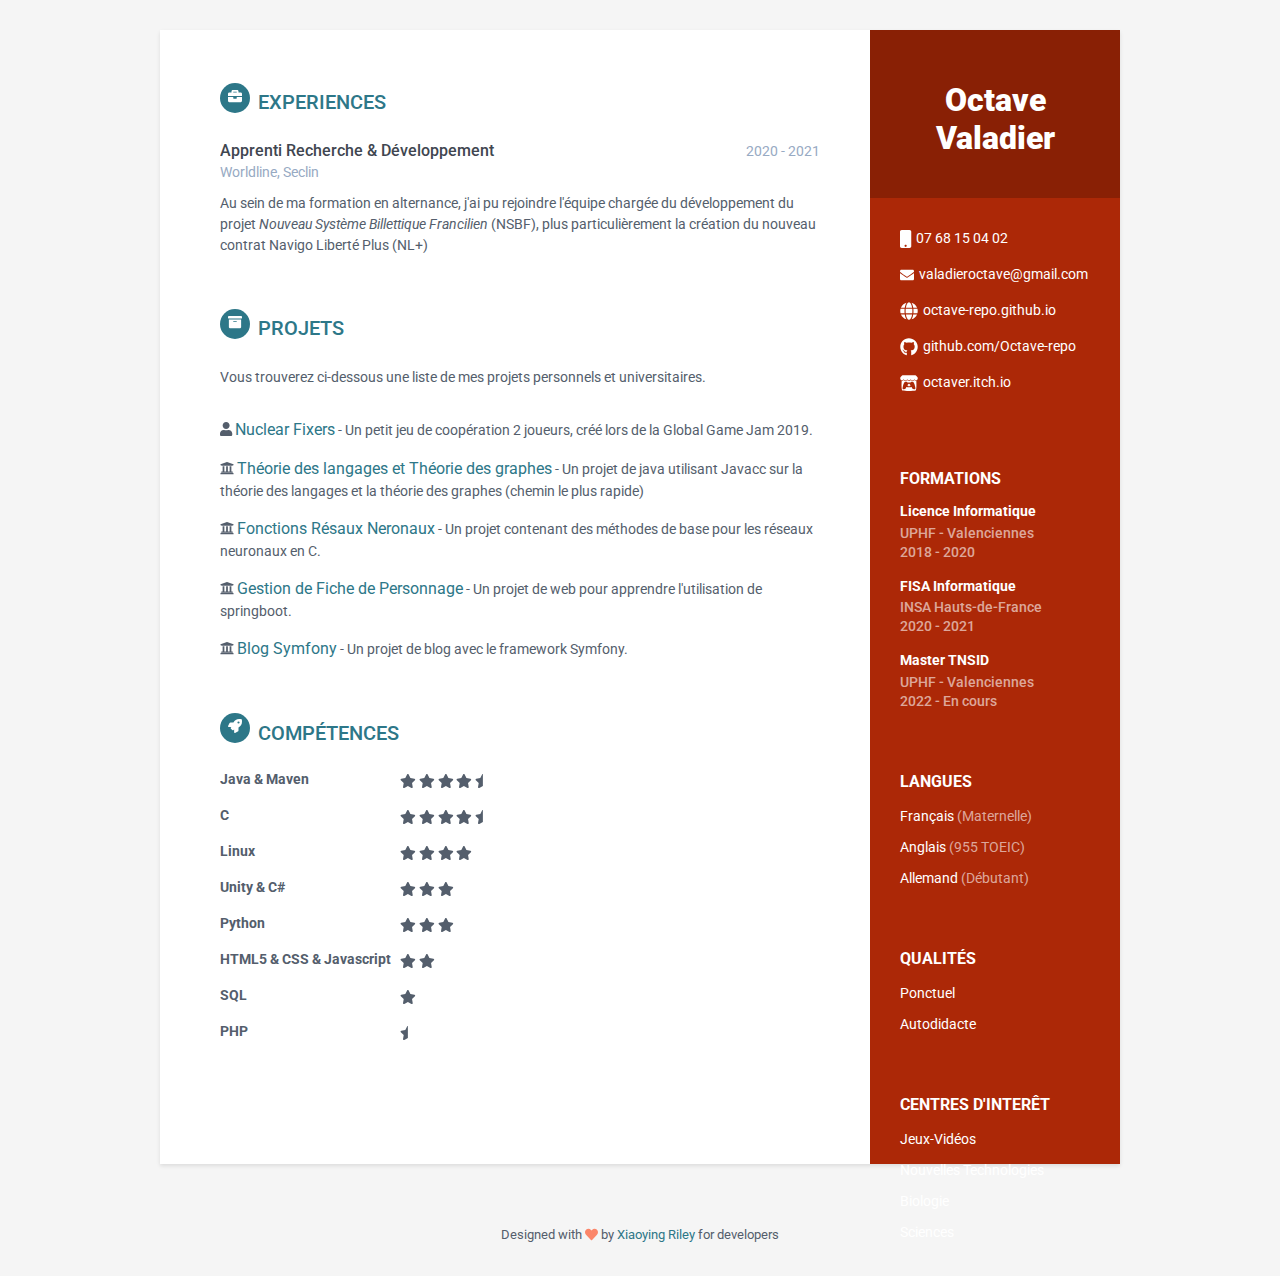
==== cv.html @ 5867a45a "Ajout Master TNSID" ====
<!DOCTYPE html>
<html lang="fr">
<head>
    <title>Mon CV</title>
    
    <!-- Meta -->
    <meta charset="utf-8">
    <meta http-equiv="X-UA-Compatible" content="IE=edge">
    <meta name="viewport" content="width=device-width, initial-scale=1.0">
    <meta name="description" content="Mon cv">
    <meta name="author" content="Octave Valadier">    
    <!-- Google Font -->
    <link href='https://fonts.googleapis.com/css?family=Roboto:400,500,400italic,300italic,300,500italic,700,700italic,900,900italic' rel='stylesheet' type='text/css'>
    <!-- FontAwesome JS-->
    <script defer src="assets/fontawesome/js/all.min.js"></script>
    <script type="text/javascript" src="assets/js/myscript.js"></script>
    <!-- Global CSS -->
    <link rel="stylesheet" href="assets/plugins/bootstrap/css/bootstrap.min.css">   
    <!-- Theme CSS -->  
    <link id="theme-style" rel="stylesheet" href="assets/css/orbit-1.css">
</head> 

<body>
    <div class="wrapper">
        <div class="sidebar-wrapper">
            <div class="profile-container">
                <img class="profile" src="assets/images/profile.png" alt="" />
                <h1 class="name">Octave Valadier</h1>
                <h3 class="tagline"></h3>
            </div><!--//profile-container-->
            
            <div class="contact-container container-block">
                <ul class="list-unstyled contact-list">
                    <li class="phone"><i class="fas fa-mobile"></i><a href="tel:+33768150402">07 68 15 04 02</a></li>
                    <li class="email"><i class="fas fa-envelope"></i><a href="mailto: valadieroctave@gmail.com">valadieroctave@gmail.com</a></li>
                    <li class="website"><i class="fas fa-globe"></i><a href="https://octave-repo.github.io" target="_blank">octave-repo.github.io</a></li>
                    <li class="github"><i class="fab fa-github"></i><a href="https://github.com/Octave-repo" target="_blank">github.com/Octave-repo</a></li>
                    <li class="itchio"><i class="fab fa-itch-io"></i><a href="https://octaver.itch.io" target="_blank">octaver.itch.io</a></li>
                </ul>
            </div><!--//contact-container-->
            <div class="education-container container-block">
                <h2 class="container-block-title">Formations</h2>
                <div class="item">
                    <h4 class="degree">Licence Informatique</h4>
                    <h5 class="meta">UPHF - Valenciennes</h5>
	                    <div class="time">2018 - 2020</div>
                </div><!--//item-->
                <div class="item">
                    <h4 class="degree">FISA Informatique</h4>
                    <h5 class="meta">INSA Hauts-de-France</h5>
                    <div class="time">2020 - 2021</div>
                </div><!--//item-->
                <div class="item">
                    <h4 class="degree">Master TNSID</h4>
                    <h5 class="meta">UPHF - Valenciennes</h5>
                    <div class="time">2022 - En cours</div>
                </div><!--//item-->
            </div><!--//education-container-->
            
            <div class="languages-container container-block">
                <h2 class="container-block-title">Langues</h2>
                <ul class="list-unstyled interests-list">
                    <li>Français <span class="lang-desc">(Maternelle)</span></li>
                    <li>Anglais <span class="lang-desc">(955 TOEIC)</span></li>
                    <li>Allemand <span class="lang-desc">(Débutant)</span></li>
                </ul>
            </div><!--//interests-->

            <div class="interests-container container-block">
                <h2 class="container-block-title">Qualités</h2>
                <ul class="list-unstyled interests-list">
                    <li>Ponctuel</li>
                    <li>Autodidacte</li>
                </ul>
            </div><!--//interests-->
            
            <div class="interests-container container-block">
                <h2 class="container-block-title">Centres d'interêt</h2>
                <ul class="list-unstyled interests-list">
                    <li>Jeux-Vidéos</li>
                    <li>Nouvelles Technologies</li>
                    <li>Biologie</li>
                    <li>Sciences</li>
                </ul>
            </div><!--//interests-->
            
        </div><!--//sidebar-wrapper-->
        
        <div class="main-wrapper">
            
            <section class="section experiences-section">
                <h2 class="section-title"><span class="icon-holder"><i class="fas fa-briefcase"></i></span>Experiences</h2>
                
                <div class="item">
                    <div class="meta">
                        <div class="upper-row">
                            <h3 class="job-title">Apprenti Recherche & Développement</h3>
                            <div class="time">2020 - 2021</div>
                        </div><!--//upper-row-->
                        <div class="company">Worldline, Seclin</div>
                    </div><!--//meta-->
                    <div class="details">
                        <p>Au sein de ma formation en alternance, j'ai pu rejoindre l'équipe chargée du développement du projet <i>Nouveau Système Billettique Francilien</i> (NSBF), 
                        plus particulièrement la création du nouveau contrat </i>Navigo Liberté Plus</i> (NL+)</p>
                    </div><!--//details-->
                </div><!--//item-->
            </section><!--//section-->
            
            <section class="section projects-section">
                <h2 class="section-title"><span class="icon-holder"><i class="fas fa-archive"></i></span>Projets</h2>
                <div class="intro">
                    <p>Vous trouverez ci-dessous une liste de mes projets personnels et universitaires.</p>
                </div><!--//intro-->
                <div class="item">
                    <i class="fas fa-user"></i>
                    <span class="project-title"><a href="https://globalgamejam.org/2020/games/nuclear-fixers-9" target="_blank">Nuclear Fixers</a></span> - <span class="project-tagline">Un petit jeu de coopération 2 joueurs, créé lors de la Global Game Jam 2019.</span>
                </div><!--//item-->
                <div class="item">
                    <i class="fas fa-university"></i>
                    <span class="project-title"><a href="https://github.com/Octave-repo/projetTransport" target="_blank">Théorie des langages et Théorie des graphes</a></span> - <span class="project-tagline">Un projet de java utilisant Javacc sur la théorie des langages et la théorie
                        des graphes (chemin le plus rapide)
                    </span>
                </div><!--//item-->
                <div class="item">
                    <i class="fas fa-university"></i>
                    <span class="project-title"><a href="https://github.com/Octave-repo/c-convolutional-network" target="_blank">Fonctions Résaux Neronaux</a></span> - <span class="project-tagline">Un projet contenant des méthodes de base pour les réseaux neuronaux en C.</span>
                </div><!--//item-->
                <div class="item">
                    <i class="fas fa-university"></i>
                    <span class="project-title"><a href="https://github.com/Octave-repo/webproject" target="_blank">Gestion de Fiche de Personnage</a></span> - <span class="project-tagline">Un projet de web pour apprendre l'utilisation de springboot.</span>
                </div><!--//item-->
                <div class="item">
                    <i class="fas fa-university"></i>
                    <span class="project-title"><a href="https://github.com/Octave-repo/symfony-blog" target="_blank">Blog Symfony</a></span> - <span class="project-tagline">Un projet de blog avec le framework Symfony.</span>
                </div><!--//item-->
            </section><!--//section-->
            
            <section class="skills-section section">
                <h2 class="section-title"><span class="icon-holder"><i class="fas fa-rocket"></i></span>Compétences</h2>
                <div class="skillset">        
                    <div class="item">
                        <h3 class="level-title">Java &amp; Maven</h3>
                        <script>getStars(4.5);</script>                               
                    </div><!--//item-->
                    <div class="item">
                        <h3 class="level-title">C</h3>
                        <script>getStars(4.5);</script>                               
                    </div><!--//item-->
                    <div class="item">
                        <h3 class="level-title">Linux</h3>
                        <script>getStars(4);</script>          
                    </div><!--//item-->
                    <div class="item">
                        <h3 class="level-title">Unity &amp; C#</h3>
                        <script>getStars(3);</script>          
                    </div><!--//item-->
                    <div class="item">
                        <h3 class="level-title">Python</h3>
                        <script>getStars(3);</script>          
                    </div><!--//item-->
                    <div class="item">
                        <h3 class="level-title">HTML5 &amp; CSS &amp Javascript</h3>
                        <script>getStars(2);</script>                                
                    </div><!--//item-->
                    <div class="item">
                        <h3 class="level-title">SQL</h3>
                        <script>getStars(1);</script>                                  
                    </div><!--//item-->     
                    <div class="item">
                        <h3 class="level-title">PHP</h3>
                        <script>getStars(0.5);</script>                        
                    </div><!--//item-->
                    
                </div>  
            </section><!--//skills-section-->
            
        </div><!--//main-body-->
    </div>
 
    <footer class="footer">
        <div class="text-center">
            <!--/* This template is free as long as you keep the footer attribution link. If you'd like to use the template without the attribution link, you can buy the commercial license via our website: themes.3rdwavemedia.com Thank you for your support. :) */-->
            <small class="copyright">Designed with <i class="fas fa-heart"></i> by <a href="http://themes.3rdwavemedia.com" target="_blank">Xiaoying Riley</a> for developers</small>
        </div><!--//container-->
    </footer><!--//footer-->
        
</body>
</html>
---- assets/css/orbit-1.css ----
/*! 
 * Template Name: Orbit - Bootstrap 4 Resume/CV Template for Developers
 * Version: 2.2
 * Author: Xiaoying Riley
 * Copyright: 3rd Wave Media
 * Twitter: @3rdwave_themes
 * Website: http://themes.3rdwavemedia.com/
*/
body {
  font-family: 'Roboto', sans-serif;
  color: #545E6C;
  background: #f5f5f5;
  font-size: 14px;
  -webkit-font-smoothing: antialiased;
  -moz-osx-font-smoothing: grayscale;
}

h1, h2, h3, h4, h5, h6 {
  font-weight: 700;
}

a {
  color: #2d7788;
}

a:hover {
  text-decoration: underline;
  color: #1a454f;
  -webkit-transition: all 0.4s ease-in-out;
  -moz-transition: all 0.4s ease-in-out;
  -ms-transition: all 0.4s ease-in-out;
  -o-transition: all 0.4s ease-in-out;
}

a:focus {
  text-decoration: none;
}

p {
  line-height: 1.5;
}

.wrapper {
  background: rgb(172, 40, 7);
  max-width: 960px;
  margin: 0 auto;
  margin-top: 30px;
  position: relative;
  -webkit-box-shadow: 0px 2px 4px rgba(0, 0, 0, 0.1);
  -moz-box-shadow: 0px 2px 4px rgba(0, 0, 0, 0.1);
  box-shadow: 0px 2px 4px rgba(0, 0, 0, 0.1);
}

.sidebar-wrapper {
  background: rgb(172, 40, 7);
  position: absolute;
  right: 0;
  width: 250px;
  height: 100%;
  min-height: 800px;
  color: #fff;
}

.sidebar-wrapper a {
  color: #fff;
}

.sidebar-wrapper .profile-container {
  padding: 30px;
  background: rgba(0, 0, 0, 0.2);
  text-align: center;
  color: #fff;
}

.sidebar-wrapper .name {
  font-size: 32px;
  font-weight: 900;
  margin-top: 0;
  margin-bottom: 10px;
}

.sidebar-wrapper .tagline {
  color: rgba(255, 255, 255, 0.6);
  font-size: 16px;
  font-weight: 400;
  margin-top: 0;
  margin-bottom: 0;
}

.sidebar-wrapper .profile {
  margin-bottom: 15px;
}

.sidebar-wrapper .contact-list .svg-inline--fa {
  margin-right: 5px;
  font-size: 18px;
  vertical-align: middle;
}

.sidebar-wrapper .contact-list li {
  margin-bottom: 15px;
}

.sidebar-wrapper .contact-list li:last-child {
  margin-bottom: 0;
}

.sidebar-wrapper .contact-list .email .svg-inline--fa {
  font-size: 14px;
}

.sidebar-wrapper .container-block {
  padding: 30px;
}

.sidebar-wrapper .container-block-title {
  text-transform: uppercase;
  font-size: 16px;
  font-weight: 700;
  margin-top: 0;
  margin-bottom: 15px;
}

.sidebar-wrapper .degree {
  font-size: 14px;
  margin-top: 0;
  margin-bottom: 5px;
}

.sidebar-wrapper .education-container .item {
  margin-bottom: 15px;
}

.sidebar-wrapper .education-container .item:last-child {
  margin-bottom: 0;
}

.sidebar-wrapper .education-container .meta {
  color: rgba(255, 255, 255, 0.6);
  font-weight: 500;
  margin-bottom: 0px;
  margin-top: 0;
  font-size: 14px;
}

.sidebar-wrapper .education-container .time {
  color: rgba(255, 255, 255, 0.6);
  font-weight: 500;
  margin-bottom: 0px;
}

.sidebar-wrapper .languages-container .lang-desc {
  color: rgba(255, 255, 255, 0.6);
}

.sidebar-wrapper .languages-list {
  margin-bottom: 0;
}

.sidebar-wrapper .languages-list li {
  margin-bottom: 10px;
}

.sidebar-wrapper .languages-list li:last-child {
  margin-bottom: 0;
}

.sidebar-wrapper .interests-list {
  margin-bottom: 0;
}

.sidebar-wrapper .interests-list li {
  margin-bottom: 10px;
}

.sidebar-wrapper .interests-list li:last-child {
  margin-bottom: 0;
}

.main-wrapper {
  background: #fff;
  padding: 60px;
  padding-right: 300px;
}

.main-wrapper .section-title {
  text-transform: uppercase;
  font-size: 20px;
  font-weight: 500;
  color: #2d7788;
  position: relative;
  margin-top: 0;
  margin-bottom: 20px;
}

.main-wrapper .section-title .icon-holder {
  width: 30px;
  height: 30px;
  margin-right: 8px;
  display: inline-block;
  color: #fff;
  -webkit-border-radius: 50%;
  -moz-border-radius: 50%;
  -ms-border-radius: 50%;
  -o-border-radius: 50%;
  border-radius: 50%;
  -moz-background-clip: padding;
  -webkit-background-clip: padding-box;
  background-clip: padding-box;
  background: #2d7788;
  text-align: center;
  font-size: 16px;
  position: relative;
  top: -8px;
}

.main-wrapper .section-title .icon-holder .svg-inline--fa {
  font-size: 14px;
  margin-top: 6px;
}

.main-wrapper .section {
  margin-bottom: 60px;
}

.main-wrapper .experiences-section .item {
  margin-bottom: 30px;
}

.main-wrapper .upper-row {
  position: relative;
  overflow: hidden;
  margin-bottom: 2px;
}

.main-wrapper .job-title {
  color: #3F4650;
  font-size: 16px;
  margin-top: 0;
  margin-bottom: 0;
  font-weight: 500;
}

.main-wrapper .time {
  position: absolute;
  right: 0;
  top: 0;
  color: #97AAC3;
}

.main-wrapper .company {
  margin-bottom: 10px;
  color: #97AAC3;
}

.main-wrapper .project-title {
  font-size: 16px;
  font-weight: 400;
  margin-top: 0;
  margin-bottom: 5px;
}

.main-wrapper .projects-section .intro {
  margin-bottom: 30px;
}

.main-wrapper .projects-section .item {
  margin-bottom: 15px;
}

.skillset .item {
  margin-bottom: 15px;
  overflow: hidden;
}

.skillset .level-title {
  font-size: 14px;
  margin-top: 0;
  margin-bottom: 12px;
}

.skillset .level-bar {
  height: 12px;
  background: #f5f5f5;
  -webkit-border-radius: 2px;
  -moz-border-radius: 2px;
  -ms-border-radius: 2px;
  -o-border-radius: 2px;
  border-radius: 2px;
  -moz-background-clip: padding;
  -webkit-background-clip: padding-box;
  background-clip: padding-box;
}

.skillset .theme-progress-bar {
  background: #68bacd;
}

.footer {
  padding: 30px;
  padding-top: 60px;
}

.footer .copyright {
  line-height: 1.6;
  color: #545E6C;
  font-size: 13px;
}

.footer .fa-heart {
  color: #fb866a;
}

@media (max-width: 767.98px) {
  .sidebar-wrapper {
    position: static;
    width: inherit;
  }
  .main-wrapper {
    padding: 30px;
  }
  .main-wrapper .time {
    position: static;
    display: block;
    margin-top: 5px;
  }
  .main-wrapper .upper-row {
    margin-bottom: 0;
  }
}

@media (min-width: 992px) {
  .skillset .level-title {
    display: inline-block;
    float: left;
    width: 30%;
    margin-bottom: 0;
  }
}
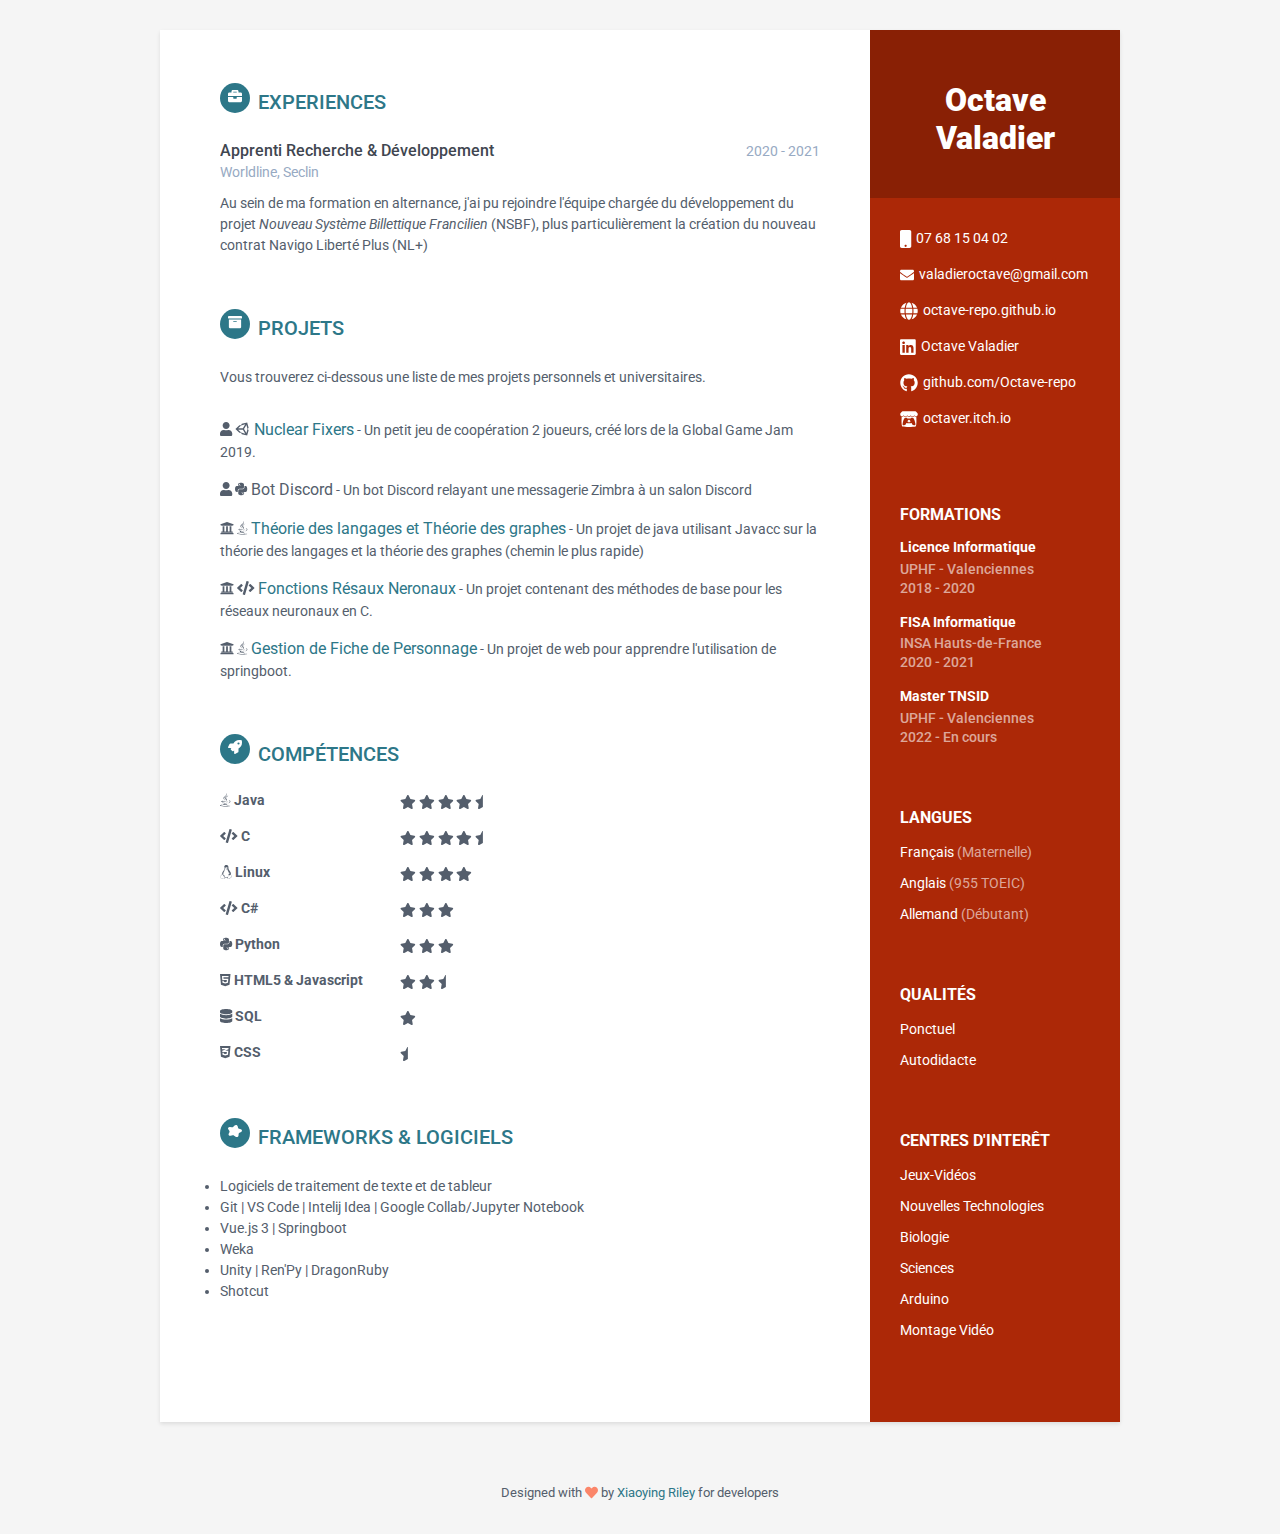
==== commit a7162b6e: "update" ====
--- a/cv.html
+++ b/cv.html
@@ -34,6 +34,7 @@
                     <li class="phone"><i class="fas fa-mobile"></i><a href="tel:+33768150402">07 68 15 04 02</a></li>
                     <li class="email"><i class="fas fa-envelope"></i><a href="mailto: valadieroctave@gmail.com">valadieroctave@gmail.com</a></li>
                     <li class="website"><i class="fas fa-globe"></i><a href="https://octave-repo.github.io" target="_blank">octave-repo.github.io</a></li>
+                    <li class="itchio"><i class="fab fa-linkedin"></i><a href="https://www.linkedin.com/in/octave-valadier-90974a193/" target="_blank">Octave Valadier</a></li>
                     <li class="github"><i class="fab fa-github"></i><a href="https://github.com/Octave-repo" target="_blank">github.com/Octave-repo</a></li>
                     <li class="itchio"><i class="fab fa-itch-io"></i><a href="https://octaver.itch.io" target="_blank">octaver.itch.io</a></li>
                 </ul>
@@ -81,6 +82,8 @@
                     <li>Nouvelles Technologies</li>
                     <li>Biologie</li>
                     <li>Sciences</li>
+                    <li>Arduino</li>
+                    <li>Montage Vidéo</li>
                 </ul>
             </div><!--//interests-->
             
@@ -113,25 +116,30 @@
                 </div><!--//intro-->
                 <div class="item">
                     <i class="fas fa-user"></i>
+                    <i class="fab fa-unity"></i>
                     <span class="project-title"><a href="https://globalgamejam.org/2020/games/nuclear-fixers-9" target="_blank">Nuclear Fixers</a></span> - <span class="project-tagline">Un petit jeu de coopération 2 joueurs, créé lors de la Global Game Jam 2019.</span>
                 </div><!--//item-->
                 <div class="item">
+                    <i class="fas fa-user"></i>
+                    <i class="fab fa-python"></i>
+                    <span class="project-title"><a>Bot Discord</a></span> - <span class="project-tagline">Un bot Discord relayant une messagerie Zimbra à un salon Discord</span>
+                </div><!--//item-->
+                <div class="item">
                     <i class="fas fa-university"></i>
+                    <i class="fab fa-java"></i>
                     <span class="project-title"><a href="https://github.com/Octave-repo/projetTransport" target="_blank">Théorie des langages et Théorie des graphes</a></span> - <span class="project-tagline">Un projet de java utilisant Javacc sur la théorie des langages et la théorie
                         des graphes (chemin le plus rapide)
                     </span>
                 </div><!--//item-->
                 <div class="item">
                     <i class="fas fa-university"></i>
+                    <i class="fas fa-code"></i>
                     <span class="project-title"><a href="https://github.com/Octave-repo/c-convolutional-network" target="_blank">Fonctions Résaux Neronaux</a></span> - <span class="project-tagline">Un projet contenant des méthodes de base pour les réseaux neuronaux en C.</span>
                 </div><!--//item-->
                 <div class="item">
                     <i class="fas fa-university"></i>
+                    <i class="fab fa-java"></i>
                     <span class="project-title"><a href="https://github.com/Octave-repo/webproject" target="_blank">Gestion de Fiche de Personnage</a></span> - <span class="project-tagline">Un projet de web pour apprendre l'utilisation de springboot.</span>
-                </div><!--//item-->
-                <div class="item">
-                    <i class="fas fa-university"></i>
-                    <span class="project-title"><a href="https://github.com/Octave-repo/symfony-blog" target="_blank">Blog Symfony</a></span> - <span class="project-tagline">Un projet de blog avec le framework Symfony.</span>
                 </div><!--//item-->
             </section><!--//section-->
             
@@ -139,40 +147,48 @@
                 <h2 class="section-title"><span class="icon-holder"><i class="fas fa-rocket"></i></span>Compétences</h2>
                 <div class="skillset">        
                     <div class="item">
-                        <h3 class="level-title">Java &amp; Maven</h3>
+                        <h3 class="level-title"><i class="fab fa-java"></i> Java</h3>
                         <script>getStars(4.5);</script>                               
                     </div><!--//item-->
                     <div class="item">
-                        <h3 class="level-title">C</h3>
+                        <h3 class="level-title"><i class="fas fa-code"></i> C</h3>
                         <script>getStars(4.5);</script>                               
                     </div><!--//item-->
                     <div class="item">
-                        <h3 class="level-title">Linux</h3>
+                        <h3 class="level-title"><i class="fab fa-linux"></i> Linux</h3>
                         <script>getStars(4);</script>          
                     </div><!--//item-->
                     <div class="item">
-                        <h3 class="level-title">Unity &amp; C#</h3>
+                        <h3 class="level-title"><i class="fas fa-code"></i> C#</h3>
                         <script>getStars(3);</script>          
                     </div><!--//item-->
                     <div class="item">
-                        <h3 class="level-title">Python</h3>
+                        <h3 class="level-title"><i class="fab fa-python"></i> Python</h3>
                         <script>getStars(3);</script>          
                     </div><!--//item-->
                     <div class="item">
-                        <h3 class="level-title">HTML5 &amp; CSS &amp Javascript</h3>
-                        <script>getStars(2);</script>                                
-                    </div><!--//item-->
-                    <div class="item">
-                        <h3 class="level-title">SQL</h3>
+                        <h3 class="level-title"><i class="fab fa-html5"></i> HTML5 &amp; Javascript</h3>
+                        <script>getStars(2.5);</script>                                
+                    </div><!--//item-->
+                    <div class="item">
+                        <h3 class="level-title"><i class="fas fa-database"></i> SQL</h3>
                         <script>getStars(1);</script>                                  
-                    </div><!--//item-->     
-                    <div class="item">
-                        <h3 class="level-title">PHP</h3>
-                        <script>getStars(0.5);</script>                        
-                    </div><!--//item-->
-                    
+                    </div><!--//item-->
+                    <div class="item">
+                        <h3 class="level-title"><i class="fab fa-css3-alt"></i> CSS</h3>
+                        <script>getStars(0.5);</script>                                
+                    </div><!--//item-->
                 </div>  
             </section><!--//skills-section-->
+            <section class="skills-section section">
+                <h2 class="section-title"><span class="icon-holder"><i class="fas fa-splotch"></i></span>Frameworks &amp; Logiciels</h2>
+                <li>Logiciels de traitement de texte et de tableur</li>
+                <li>Git | VS Code | Intelij Idea | Google Collab/Jupyter Notebook</li>
+                <li>Vue.js 3 | Springboot</li>
+                <li>Weka</li>
+                <li>Unity | Ren'Py | DragonRuby</li>
+                <li>Shotcut</li>
+            </section>
             
         </div><!--//main-body-->
     </div>
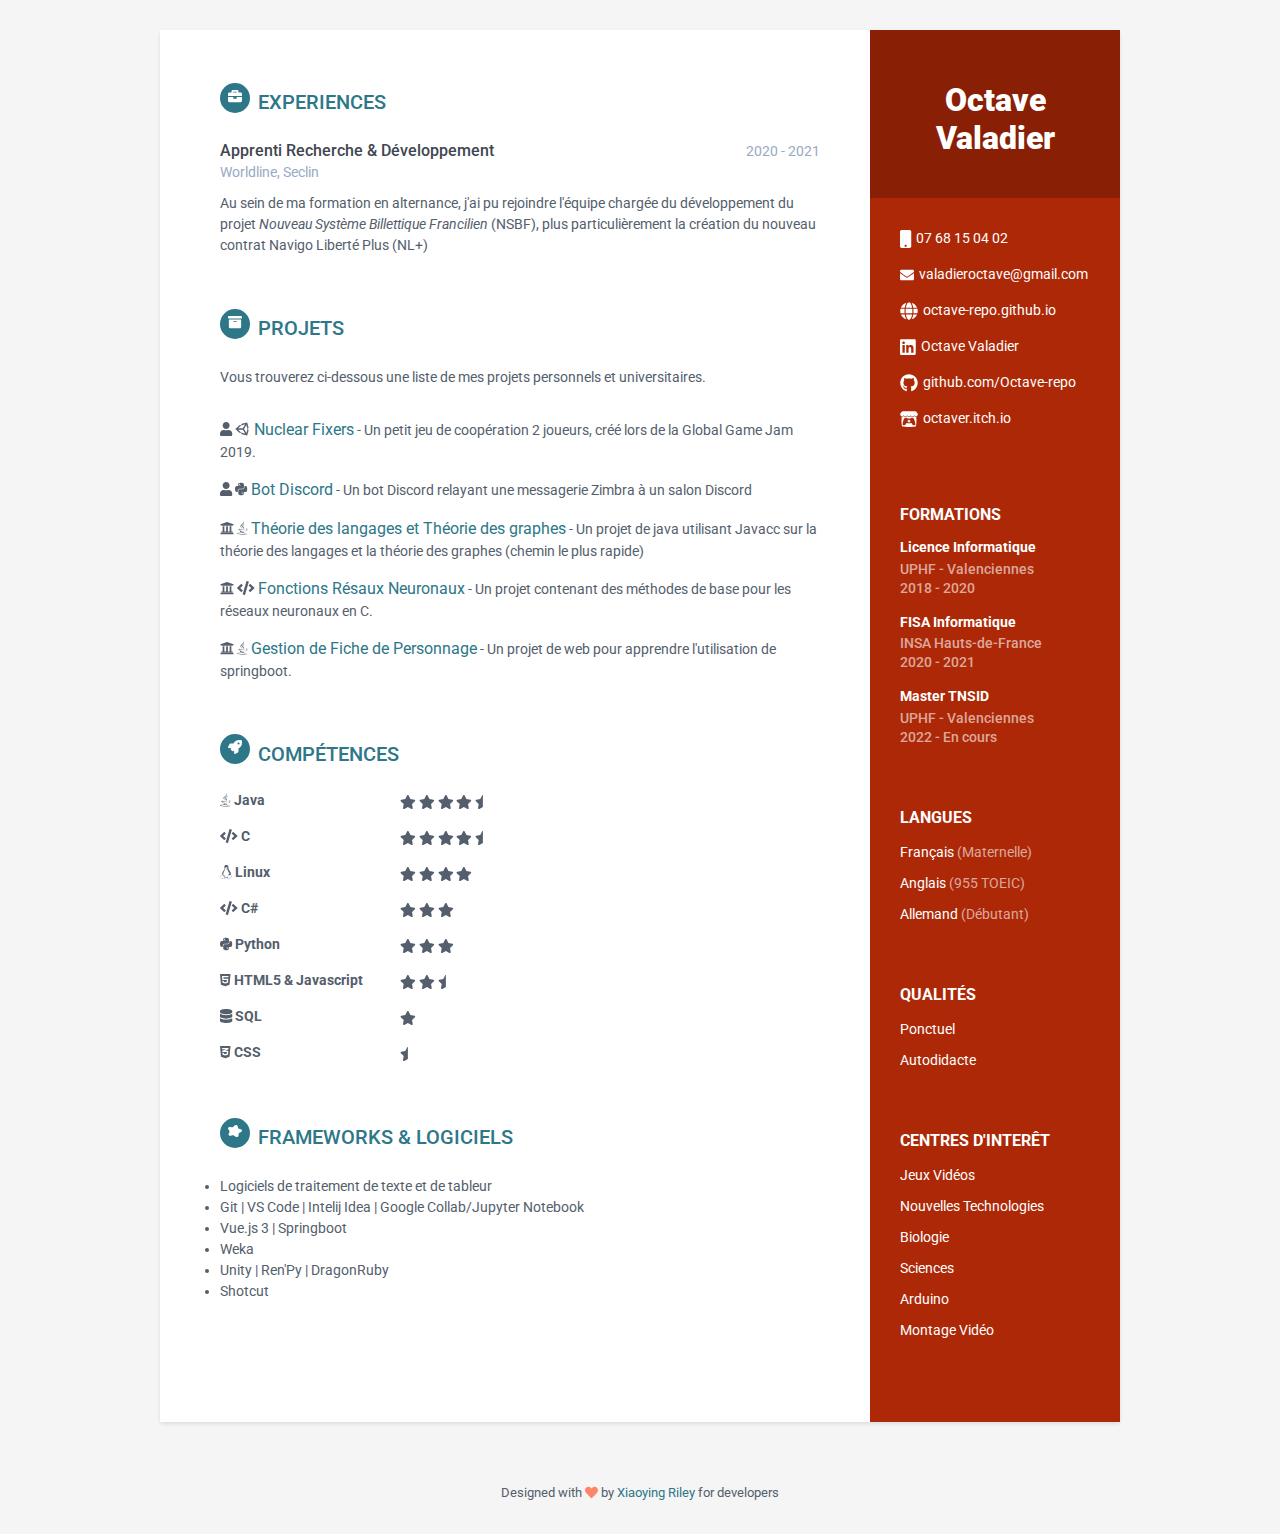
==== commit 236156a4: "Correction" ====
--- a/cv.html
+++ b/cv.html
@@ -78,7 +78,7 @@
             <div class="interests-container container-block">
                 <h2 class="container-block-title">Centres d'interêt</h2>
                 <ul class="list-unstyled interests-list">
-                    <li>Jeux-Vidéos</li>
+                    <li>Jeux Vidéos</li>
                     <li>Nouvelles Technologies</li>
                     <li>Biologie</li>
                     <li>Sciences</li>
@@ -122,7 +122,7 @@
                 <div class="item">
                     <i class="fas fa-user"></i>
                     <i class="fab fa-python"></i>
-                    <span class="project-title"><a>Bot Discord</a></span> - <span class="project-tagline">Un bot Discord relayant une messagerie Zimbra à un salon Discord</span>
+                    <span class="project-title"><a href="">Bot Discord</a></span> - <span class="project-tagline">Un bot Discord relayant une messagerie Zimbra à un salon Discord</span>
                 </div><!--//item-->
                 <div class="item">
                     <i class="fas fa-university"></i>
@@ -134,7 +134,7 @@
                 <div class="item">
                     <i class="fas fa-university"></i>
                     <i class="fas fa-code"></i>
-                    <span class="project-title"><a href="https://github.com/Octave-repo/c-convolutional-network" target="_blank">Fonctions Résaux Neronaux</a></span> - <span class="project-tagline">Un projet contenant des méthodes de base pour les réseaux neuronaux en C.</span>
+                    <span class="project-title"><a href="https://github.com/Octave-repo/c-convolutional-network" target="_blank">Fonctions Résaux Neuronaux</a></span> - <span class="project-tagline">Un projet contenant des méthodes de base pour les réseaux neuronaux en C.</span>
                 </div><!--//item-->
                 <div class="item">
                     <i class="fas fa-university"></i>
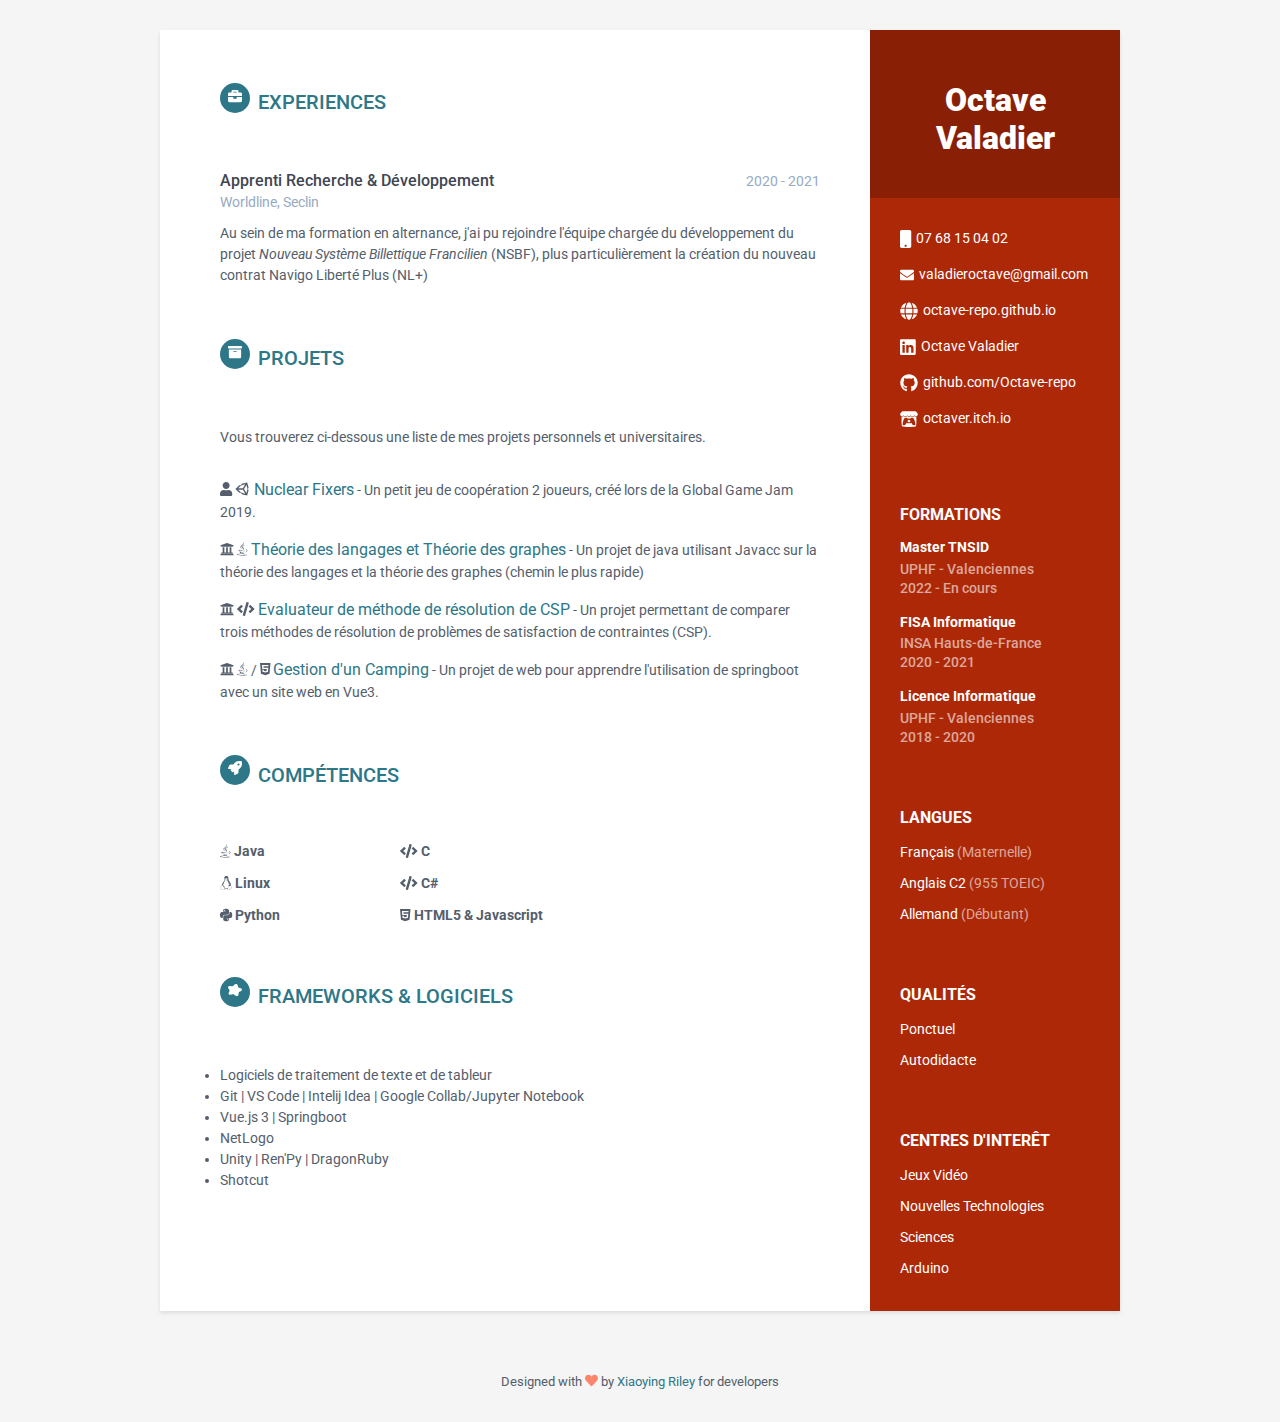
==== commit 1a00270a: "Update" ====
--- a/cv.html
+++ b/cv.html
@@ -42,9 +42,9 @@
             <div class="education-container container-block">
                 <h2 class="container-block-title">Formations</h2>
                 <div class="item">
-                    <h4 class="degree">Licence Informatique</h4>
+                    <h4 class="degree">Master TNSID</h4>
                     <h5 class="meta">UPHF - Valenciennes</h5>
-	                    <div class="time">2018 - 2020</div>
+                    <div class="time">2022 - En cours</div>
                 </div><!--//item-->
                 <div class="item">
                     <h4 class="degree">FISA Informatique</h4>
@@ -52,21 +52,19 @@
                     <div class="time">2020 - 2021</div>
                 </div><!--//item-->
                 <div class="item">
-                    <h4 class="degree">Master TNSID</h4>
+                    <h4 class="degree">Licence Informatique</h4>
                     <h5 class="meta">UPHF - Valenciennes</h5>
-                    <div class="time">2022 - En cours</div>
+	                <div class="time">2018 - 2020</div>
                 </div><!--//item-->
             </div><!--//education-container-->
-            
             <div class="languages-container container-block">
                 <h2 class="container-block-title">Langues</h2>
                 <ul class="list-unstyled interests-list">
                     <li>Français <span class="lang-desc">(Maternelle)</span></li>
-                    <li>Anglais <span class="lang-desc">(955 TOEIC)</span></li>
+                    <li>Anglais C2 <span class="lang-desc">(955 TOEIC)</span></li>
                     <li>Allemand <span class="lang-desc">(Débutant)</span></li>
                 </ul>
             </div><!--//interests-->
-
             <div class="interests-container container-block">
                 <h2 class="container-block-title">Qualités</h2>
                 <ul class="list-unstyled interests-list">
@@ -74,16 +72,13 @@
                     <li>Autodidacte</li>
                 </ul>
             </div><!--//interests-->
-            
             <div class="interests-container container-block">
                 <h2 class="container-block-title">Centres d'interêt</h2>
                 <ul class="list-unstyled interests-list">
-                    <li>Jeux Vidéos</li>
+                    <li>Jeux Vidéo</li>
                     <li>Nouvelles Technologies</li>
-                    <li>Biologie</li>
                     <li>Sciences</li>
                     <li>Arduino</li>
-                    <li>Montage Vidéo</li>
                 </ul>
             </div><!--//interests-->
             
@@ -120,11 +115,6 @@
                     <span class="project-title"><a href="https://globalgamejam.org/2020/games/nuclear-fixers-9" target="_blank">Nuclear Fixers</a></span> - <span class="project-tagline">Un petit jeu de coopération 2 joueurs, créé lors de la Global Game Jam 2019.</span>
                 </div><!--//item-->
                 <div class="item">
-                    <i class="fas fa-user"></i>
-                    <i class="fab fa-python"></i>
-                    <span class="project-title"><a href="">Bot Discord</a></span> - <span class="project-tagline">Un bot Discord relayant une messagerie Zimbra à un salon Discord</span>
-                </div><!--//item-->
-                <div class="item">
                     <i class="fas fa-university"></i>
                     <i class="fab fa-java"></i>
                     <span class="project-title"><a href="https://github.com/Octave-repo/projetTransport" target="_blank">Théorie des langages et Théorie des graphes</a></span> - <span class="project-tagline">Un projet de java utilisant Javacc sur la théorie des langages et la théorie
@@ -134,12 +124,12 @@
                 <div class="item">
                     <i class="fas fa-university"></i>
                     <i class="fas fa-code"></i>
-                    <span class="project-title"><a href="https://github.com/Octave-repo/c-convolutional-network" target="_blank">Fonctions Résaux Neuronaux</a></span> - <span class="project-tagline">Un projet contenant des méthodes de base pour les réseaux neuronaux en C.</span>
+                    <span class="project-title"><a href="https://github.com/Octave-repo/c-convolutional-network" target="_blank">Evaluateur de méthode de résolution de CSP</a></span> - <span class="project-tagline">Un projet permettant de comparer trois méthodes de résolution de problèmes de satisfaction de contraintes (CSP).</span>
                 </div><!--//item-->
                 <div class="item">
                     <i class="fas fa-university"></i>
-                    <i class="fab fa-java"></i>
-                    <span class="project-title"><a href="https://github.com/Octave-repo/webproject" target="_blank">Gestion de Fiche de Personnage</a></span> - <span class="project-tagline">Un projet de web pour apprendre l'utilisation de springboot.</span>
+                    <i class="fab fa-java"></i> / <i class="fab fa-html5"></i> 
+                    <span class="project-title"><a href="https://github.com/Octave-repo/camping-de-la-pinede" target="_blank">Gestion d'un Camping</a></span> - <span class="project-tagline">Un projet de web pour apprendre l'utilisation de springboot avec un site web en Vue3.</span>
                 </div><!--//item-->
             </section><!--//section-->
             
@@ -148,36 +138,16 @@
                 <div class="skillset">        
                     <div class="item">
                         <h3 class="level-title"><i class="fab fa-java"></i> Java</h3>
-                        <script>getStars(4.5);</script>                               
-                    </div><!--//item-->
-                    <div class="item">
                         <h3 class="level-title"><i class="fas fa-code"></i> C</h3>
-                        <script>getStars(4.5);</script>                               
-                    </div><!--//item-->
+                    </div>
                     <div class="item">
                         <h3 class="level-title"><i class="fab fa-linux"></i> Linux</h3>
-                        <script>getStars(4);</script>          
-                    </div><!--//item-->
-                    <div class="item">
                         <h3 class="level-title"><i class="fas fa-code"></i> C#</h3>
-                        <script>getStars(3);</script>          
-                    </div><!--//item-->
+                    </div>
                     <div class="item">
                         <h3 class="level-title"><i class="fab fa-python"></i> Python</h3>
-                        <script>getStars(3);</script>          
-                    </div><!--//item-->
-                    <div class="item">
                         <h3 class="level-title"><i class="fab fa-html5"></i> HTML5 &amp; Javascript</h3>
-                        <script>getStars(2.5);</script>                                
-                    </div><!--//item-->
-                    <div class="item">
-                        <h3 class="level-title"><i class="fas fa-database"></i> SQL</h3>
-                        <script>getStars(1);</script>                                  
-                    </div><!--//item-->
-                    <div class="item">
-                        <h3 class="level-title"><i class="fab fa-css3-alt"></i> CSS</h3>
-                        <script>getStars(0.5);</script>                                
-                    </div><!--//item-->
+                    </div>
                 </div>  
             </section><!--//skills-section-->
             <section class="skills-section section">
@@ -185,7 +155,7 @@
                 <li>Logiciels de traitement de texte et de tableur</li>
                 <li>Git | VS Code | Intelij Idea | Google Collab/Jupyter Notebook</li>
                 <li>Vue.js 3 | Springboot</li>
-                <li>Weka</li>
+                <li>NetLogo</li>
                 <li>Unity | Ren'Py | DragonRuby</li>
                 <li>Shotcut</li>
             </section>
--- a/assets/css/orbit-1.css
+++ b/assets/css/orbit-1.css
@@ -190,7 +190,7 @@
   color: #2d7788;
   position: relative;
   margin-top: 0;
-  margin-bottom: 20px;
+  margin-bottom: 50px;
 }
 
 .main-wrapper .section-title .icon-holder {
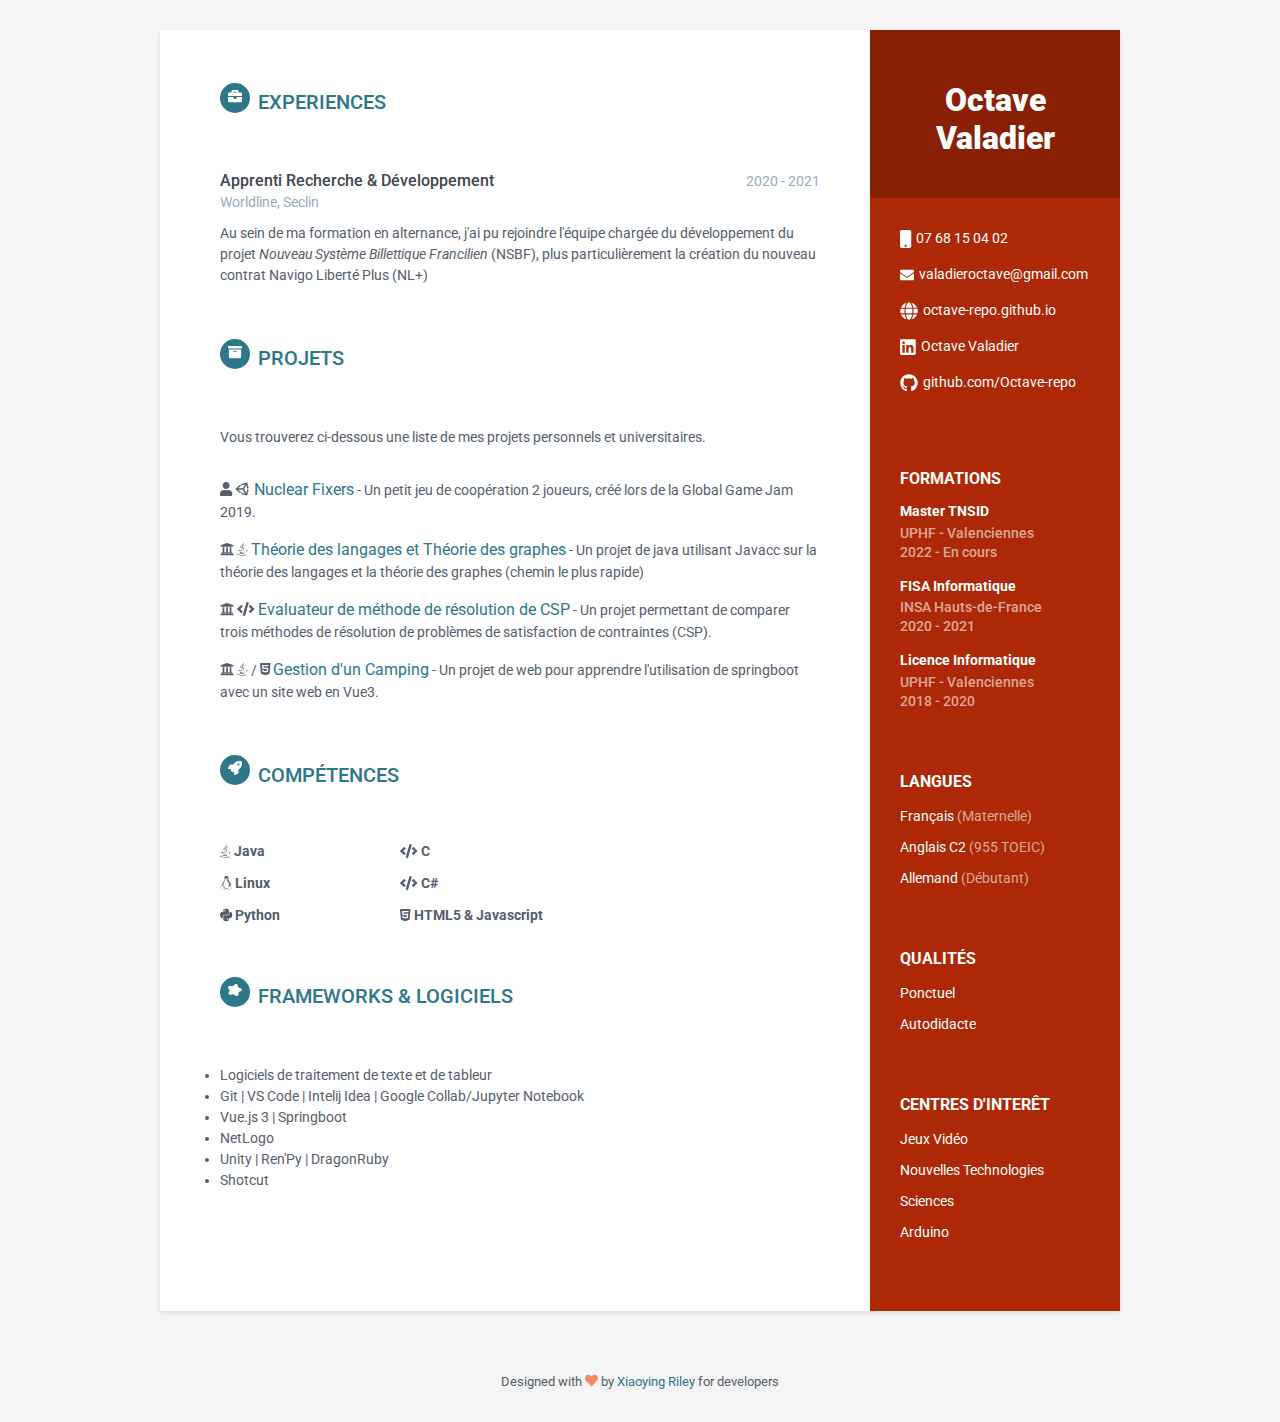
==== commit 50b1f1b8: "Removed itch link" ====
--- a/cv.html
+++ b/cv.html
@@ -36,7 +36,6 @@
                     <li class="website"><i class="fas fa-globe"></i><a href="https://octave-repo.github.io" target="_blank">octave-repo.github.io</a></li>
                     <li class="itchio"><i class="fab fa-linkedin"></i><a href="https://www.linkedin.com/in/octave-valadier-90974a193/" target="_blank">Octave Valadier</a></li>
                     <li class="github"><i class="fab fa-github"></i><a href="https://github.com/Octave-repo" target="_blank">github.com/Octave-repo</a></li>
-                    <li class="itchio"><i class="fab fa-itch-io"></i><a href="https://octaver.itch.io" target="_blank">octaver.itch.io</a></li>
                 </ul>
             </div><!--//contact-container-->
             <div class="education-container container-block">
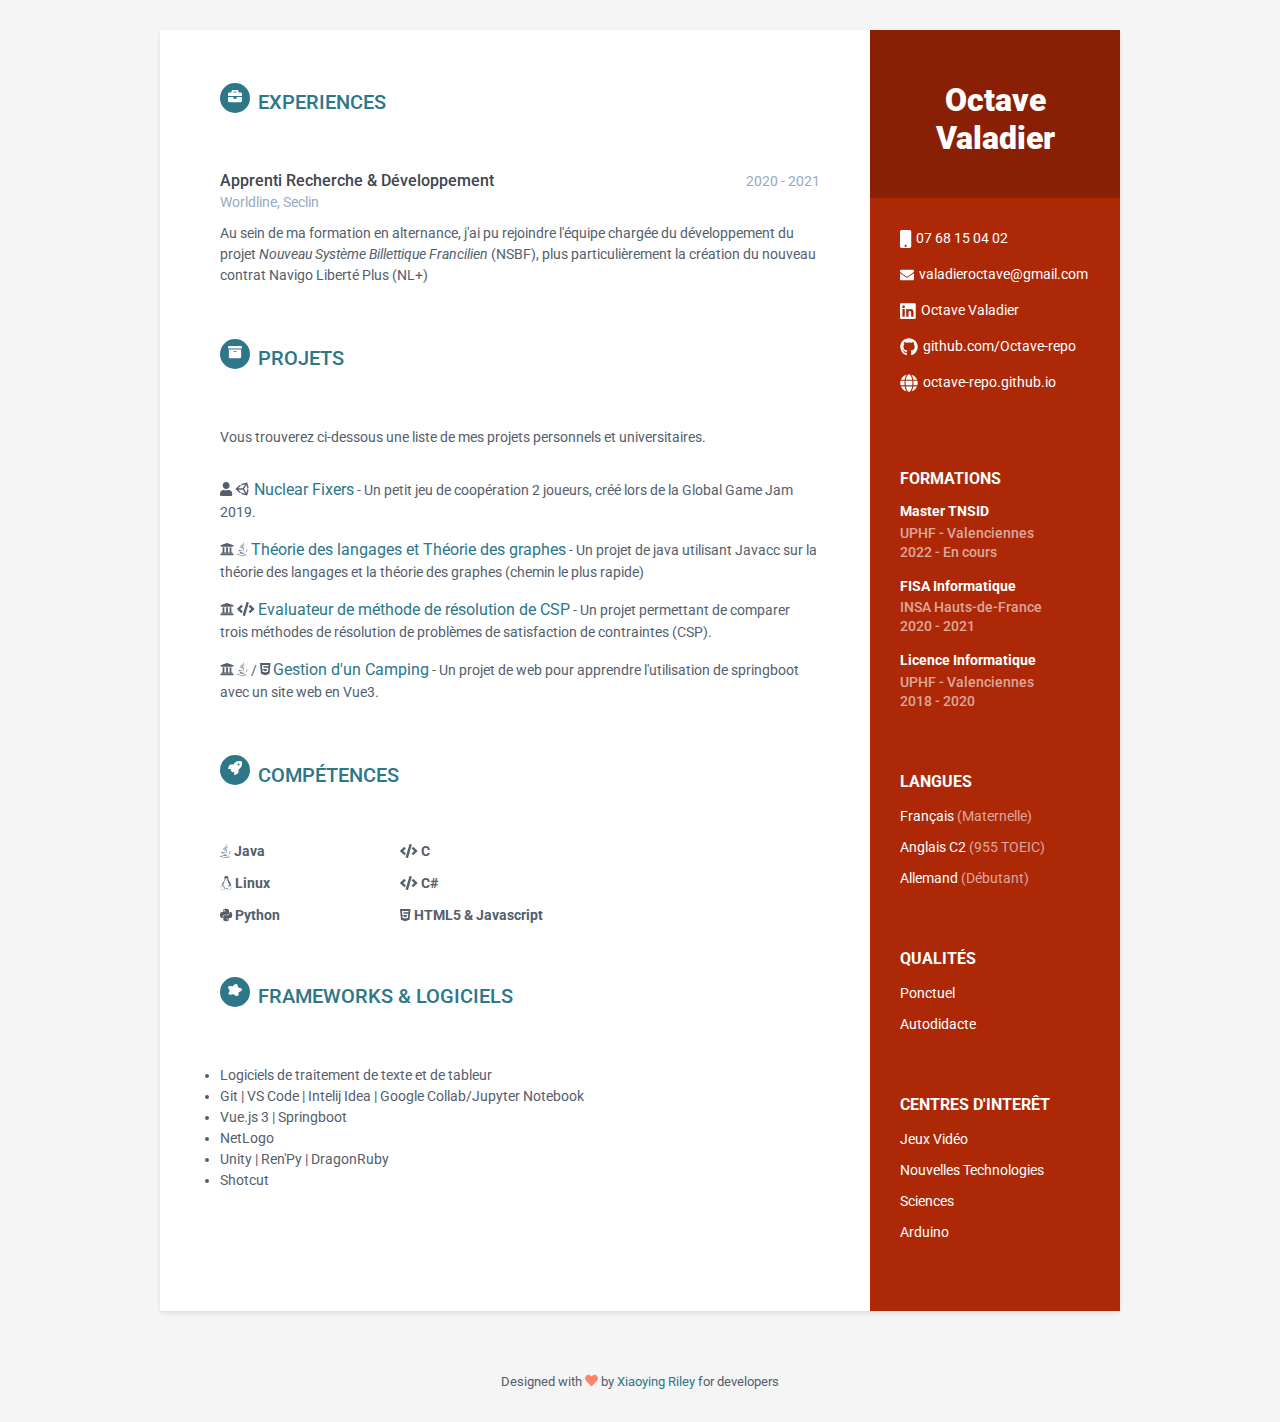
==== commit 0dd42a39: "moved stuff around" ====
--- a/cv.html
+++ b/cv.html
@@ -33,9 +33,9 @@
                 <ul class="list-unstyled contact-list">
                     <li class="phone"><i class="fas fa-mobile"></i><a href="tel:+33768150402">07 68 15 04 02</a></li>
                     <li class="email"><i class="fas fa-envelope"></i><a href="mailto: valadieroctave@gmail.com">valadieroctave@gmail.com</a></li>
-                    <li class="website"><i class="fas fa-globe"></i><a href="https://octave-repo.github.io" target="_blank">octave-repo.github.io</a></li>
                     <li class="itchio"><i class="fab fa-linkedin"></i><a href="https://www.linkedin.com/in/octave-valadier-90974a193/" target="_blank">Octave Valadier</a></li>
                     <li class="github"><i class="fab fa-github"></i><a href="https://github.com/Octave-repo" target="_blank">github.com/Octave-repo</a></li>
+                    <li class="website"><i class="fas fa-globe"></i><a href="https://octave-repo.github.io" target="_blank">octave-repo.github.io</a></li>
                 </ul>
             </div><!--//contact-container-->
             <div class="education-container container-block">
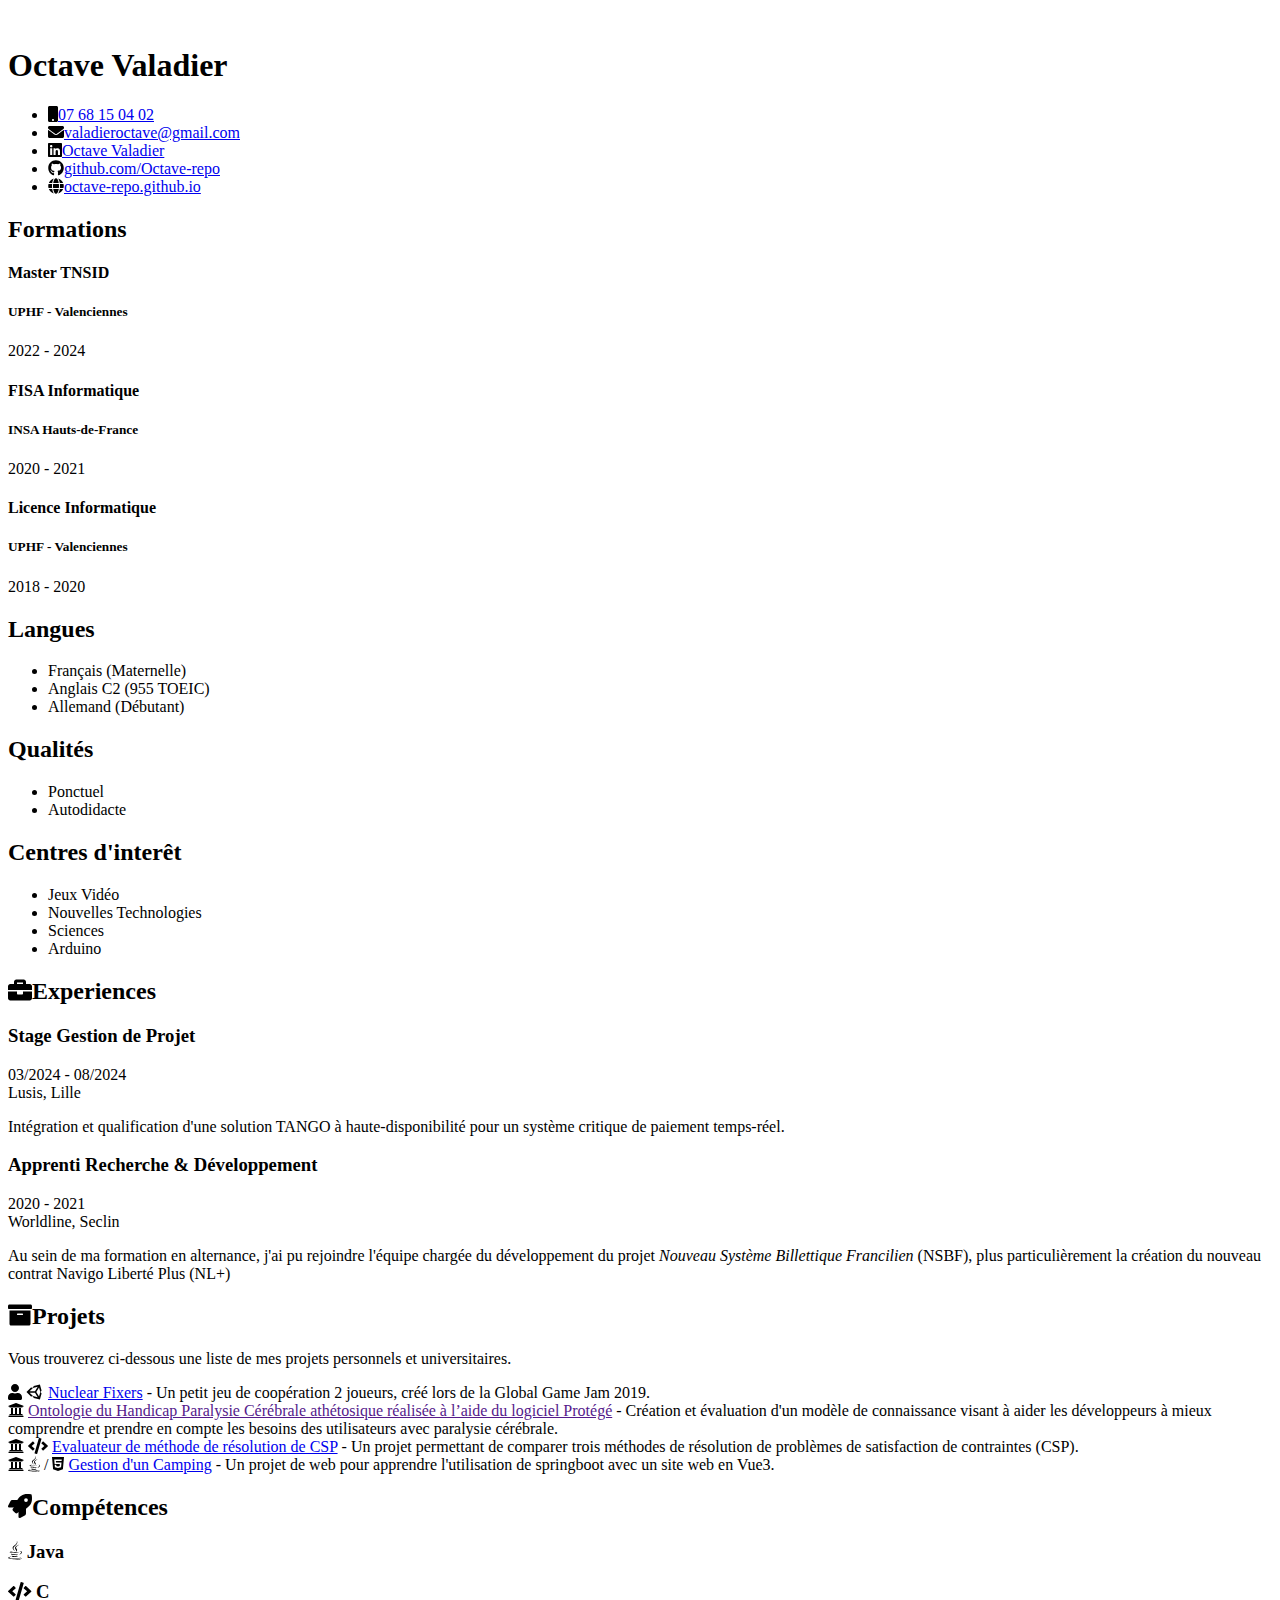
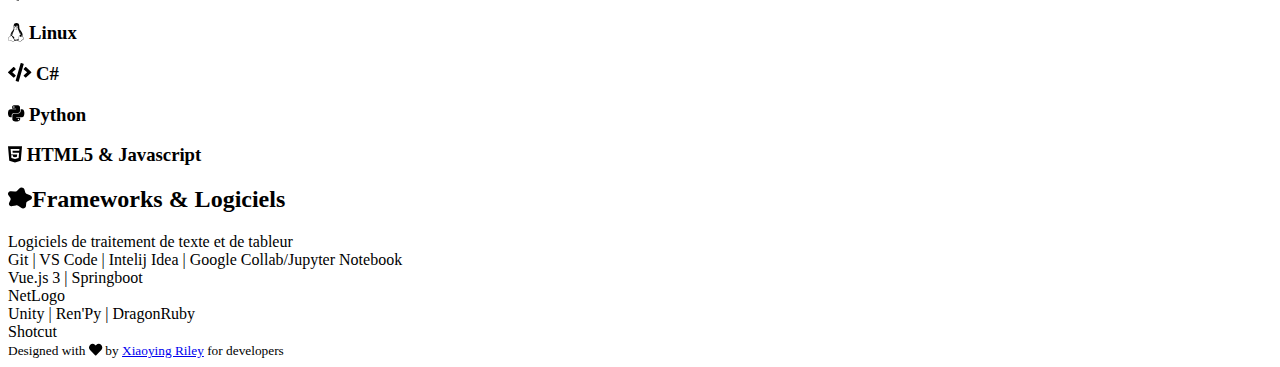
==== commit ca5147ef: "Update cv.html" ====
--- a/cv.html
+++ b/cv.html
@@ -1,6 +1,6 @@
 <!DOCTYPE html>
-<html lang="fr">
-<head>
+<html lang="fr" class="fontawesome-i2svg-active fontawesome-i2svg-complete"><head>
+<meta http-equiv="content-type" content="text/html; charset=UTF-8">
     <title>Mon CV</title>
     
     <!-- Meta -->
@@ -10,32 +10,32 @@
     <meta name="description" content="Mon cv">
     <meta name="author" content="Octave Valadier">    
     <!-- Google Font -->
-    <link href='https://fonts.googleapis.com/css?family=Roboto:400,500,400italic,300italic,300,500italic,700,700italic,900,900italic' rel='stylesheet' type='text/css'>
+    <style type="text/css">svg:not(:root).svg-inline--fa{overflow:visible}.svg-inline--fa{display:inline-block;font-size:inherit;height:1em;overflow:visible;vertical-align:-.125em}.svg-inline--fa.fa-lg{vertical-align:-.225em}.svg-inline--fa.fa-w-1{width:.0625em}.svg-inline--fa.fa-w-2{width:.125em}.svg-inline--fa.fa-w-3{width:.1875em}.svg-inline--fa.fa-w-4{width:.25em}.svg-inline--fa.fa-w-5{width:.3125em}.svg-inline--fa.fa-w-6{width:.375em}.svg-inline--fa.fa-w-7{width:.4375em}.svg-inline--fa.fa-w-8{width:.5em}.svg-inline--fa.fa-w-9{width:.5625em}.svg-inline--fa.fa-w-10{width:.625em}.svg-inline--fa.fa-w-11{width:.6875em}.svg-inline--fa.fa-w-12{width:.75em}.svg-inline--fa.fa-w-13{width:.8125em}.svg-inline--fa.fa-w-14{width:.875em}.svg-inline--fa.fa-w-15{width:.9375em}.svg-inline--fa.fa-w-16{width:1em}.svg-inline--fa.fa-w-17{width:1.0625em}.svg-inline--fa.fa-w-18{width:1.125em}.svg-inline--fa.fa-w-19{width:1.1875em}.svg-inline--fa.fa-w-20{width:1.25em}.svg-inline--fa.fa-pull-left{margin-right:.3em;width:auto}.svg-inline--fa.fa-pull-right{margin-left:.3em;width:auto}.svg-inline--fa.fa-border{height:1.5em}.svg-inline--fa.fa-li{width:2em}.svg-inline--fa.fa-fw{width:1.25em}.fa-layers svg.svg-inline--fa{bottom:0;left:0;margin:auto;position:absolute;right:0;top:0}.fa-layers{display:inline-block;height:1em;position:relative;text-align:center;vertical-align:-.125em;width:1em}.fa-layers svg.svg-inline--fa{-webkit-transform-origin:center center;transform-origin:center center}.fa-layers-counter,.fa-layers-text{display:inline-block;position:absolute;text-align:center}.fa-layers-text{left:50%;top:50%;-webkit-transform:translate(-50%,-50%);transform:translate(-50%,-50%);-webkit-transform-origin:center center;transform-origin:center center}.fa-layers-counter{background-color:#ff253a;border-radius:1em;-webkit-box-sizing:border-box;box-sizing:border-box;color:#fff;height:1.5em;line-height:1;max-width:5em;min-width:1.5em;overflow:hidden;padding:.25em;right:0;text-overflow:ellipsis;top:0;-webkit-transform:scale(.25);transform:scale(.25);-webkit-transform-origin:top right;transform-origin:top right}.fa-layers-bottom-right{bottom:0;right:0;top:auto;-webkit-transform:scale(.25);transform:scale(.25);-webkit-transform-origin:bottom right;transform-origin:bottom right}.fa-layers-bottom-left{bottom:0;left:0;right:auto;top:auto;-webkit-transform:scale(.25);transform:scale(.25);-webkit-transform-origin:bottom left;transform-origin:bottom left}.fa-layers-top-right{right:0;top:0;-webkit-transform:scale(.25);transform:scale(.25);-webkit-transform-origin:top right;transform-origin:top right}.fa-layers-top-left{left:0;right:auto;top:0;-webkit-transform:scale(.25);transform:scale(.25);-webkit-transform-origin:top left;transform-origin:top left}.fa-lg{font-size:1.3333333333em;line-height:.75em;vertical-align:-.0667em}.fa-xs{font-size:.75em}.fa-sm{font-size:.875em}.fa-1x{font-size:1em}.fa-2x{font-size:2em}.fa-3x{font-size:3em}.fa-4x{font-size:4em}.fa-5x{font-size:5em}.fa-6x{font-size:6em}.fa-7x{font-size:7em}.fa-8x{font-size:8em}.fa-9x{font-size:9em}.fa-10x{font-size:10em}.fa-fw{text-align:center;width:1.25em}.fa-ul{list-style-type:none;margin-left:2.5em;padding-left:0}.fa-ul>li{position:relative}.fa-li{left:-2em;position:absolute;text-align:center;width:2em;line-height:inherit}.fa-border{border:solid .08em #eee;border-radius:.1em;padding:.2em .25em .15em}.fa-pull-left{float:left}.fa-pull-right{float:right}.fa.fa-pull-left,.fab.fa-pull-left,.fal.fa-pull-left,.far.fa-pull-left,.fas.fa-pull-left{margin-right:.3em}.fa.fa-pull-right,.fab.fa-pull-right,.fal.fa-pull-right,.far.fa-pull-right,.fas.fa-pull-right{margin-left:.3em}.fa-spin{-webkit-animation:fa-spin 2s infinite linear;animation:fa-spin 2s infinite linear}.fa-pulse{-webkit-animation:fa-spin 1s infinite steps(8);animation:fa-spin 1s infinite steps(8)}@-webkit-keyframes fa-spin{0%{-webkit-transform:rotate(0);transform:rotate(0)}100%{-webkit-transform:rotate(360deg);transform:rotate(360deg)}}@keyframes fa-spin{0%{-webkit-transform:rotate(0);transform:rotate(0)}100%{-webkit-transform:rotate(360deg);transform:rotate(360deg)}}.fa-rotate-90{-webkit-transform:rotate(90deg);transform:rotate(90deg)}.fa-rotate-180{-webkit-transform:rotate(180deg);transform:rotate(180deg)}.fa-rotate-270{-webkit-transform:rotate(270deg);transform:rotate(270deg)}.fa-flip-horizontal{-webkit-transform:scale(-1,1);transform:scale(-1,1)}.fa-flip-vertical{-webkit-transform:scale(1,-1);transform:scale(1,-1)}.fa-flip-both,.fa-flip-horizontal.fa-flip-vertical{-webkit-transform:scale(-1,-1);transform:scale(-1,-1)}:root .fa-flip-both,:root .fa-flip-horizontal,:root .fa-flip-vertical,:root .fa-rotate-180,:root .fa-rotate-270,:root .fa-rotate-90{-webkit-filter:none;filter:none}.fa-stack{display:inline-block;height:2em;position:relative;width:2.5em}.fa-stack-1x,.fa-stack-2x{bottom:0;left:0;margin:auto;position:absolute;right:0;top:0}.svg-inline--fa.fa-stack-1x{height:1em;width:1.25em}.svg-inline--fa.fa-stack-2x{height:2em;width:2.5em}.fa-inverse{color:#fff}.sr-only{border:0;clip:rect(0,0,0,0);height:1px;margin:-1px;overflow:hidden;padding:0;position:absolute;width:1px}.sr-only-focusable:active,.sr-only-focusable:focus{clip:auto;height:auto;margin:0;overflow:visible;position:static;width:auto}.svg-inline--fa .fa-primary{fill:var(--fa-primary-color,currentColor);opacity:1;opacity:var(--fa-primary-opacity,1)}.svg-inline--fa .fa-secondary{fill:var(--fa-secondary-color,currentColor);opacity:.4;opacity:var(--fa-secondary-opacity,.4)}.svg-inline--fa.fa-swap-opacity .fa-primary{opacity:.4;opacity:var(--fa-secondary-opacity,.4)}.svg-inline--fa.fa-swap-opacity .fa-secondary{opacity:1;opacity:var(--fa-primary-opacity,1)}.svg-inline--fa mask .fa-primary,.svg-inline--fa mask .fa-secondary{fill:#000}.fad.fa-inverse{color:#fff}</style><link href="Mon%20CV_fichiers/css.css" rel="stylesheet" type="text/css">
     <!-- FontAwesome JS-->
-    <script defer src="assets/fontawesome/js/all.min.js"></script>
-    <script type="text/javascript" src="assets/js/myscript.js"></script>
+    <script defer="defer" src="Mon%20CV_fichiers/all.min.js"></script>
+    <script type="text/javascript" src="Mon%20CV_fichiers/myscript.js"></script>
     <!-- Global CSS -->
-    <link rel="stylesheet" href="assets/plugins/bootstrap/css/bootstrap.min.css">   
+    <link rel="stylesheet" href="Mon%20CV_fichiers/bootstrap.min.css">   
     <!-- Theme CSS -->  
-    <link id="theme-style" rel="stylesheet" href="assets/css/orbit-1.css">
+    <link id="theme-style" rel="stylesheet" href="Mon%20CV_fichiers/orbit-1.css">
 </head> 
 
 <body>
     <div class="wrapper">
         <div class="sidebar-wrapper">
             <div class="profile-container">
-                <img class="profile" src="assets/images/profile.png" alt="" />
+                <img class="profile" src="Mon%20CV_fichiers/profile.png" alt="">
                 <h1 class="name">Octave Valadier</h1>
                 <h3 class="tagline"></h3>
             </div><!--//profile-container-->
             
             <div class="contact-container container-block">
                 <ul class="list-unstyled contact-list">
-                    <li class="phone"><i class="fas fa-mobile"></i><a href="tel:+33768150402">07 68 15 04 02</a></li>
-                    <li class="email"><i class="fas fa-envelope"></i><a href="mailto: valadieroctave@gmail.com">valadieroctave@gmail.com</a></li>
-                    <li class="itchio"><i class="fab fa-linkedin"></i><a href="https://www.linkedin.com/in/octave-valadier-90974a193/" target="_blank">Octave Valadier</a></li>
-                    <li class="github"><i class="fab fa-github"></i><a href="https://github.com/Octave-repo" target="_blank">github.com/Octave-repo</a></li>
-                    <li class="website"><i class="fas fa-globe"></i><a href="https://octave-repo.github.io" target="_blank">octave-repo.github.io</a></li>
+                    <li class="phone"><svg class="svg-inline--fa fa-mobile fa-w-10" aria-hidden="true" focusable="false" data-prefix="fas" data-icon="mobile" role="img" xmlns="http://www.w3.org/2000/svg" viewBox="0 0 320 512" data-fa-i2svg=""><path fill="currentColor" d="M272 0H48C21.5 0 0 21.5 0 48v416c0 26.5 21.5 48 48 48h224c26.5 0 48-21.5 48-48V48c0-26.5-21.5-48-48-48zM160 480c-17.7 0-32-14.3-32-32s14.3-32 32-32 32 14.3 32 32-14.3 32-32 32z"></path></svg><!-- <i class="fas fa-mobile"></i> Font Awesome fontawesome.com --><a href="tel:+33768150402">07 68 15 04 02</a></li>
+                    <li class="email"><svg class="svg-inline--fa fa-envelope fa-w-16" aria-hidden="true" focusable="false" data-prefix="fas" data-icon="envelope" role="img" xmlns="http://www.w3.org/2000/svg" viewBox="0 0 512 512" data-fa-i2svg=""><path fill="currentColor" d="M502.3 190.8c3.9-3.1 9.7-.2 9.7 4.7V400c0 26.5-21.5 48-48 48H48c-26.5 0-48-21.5-48-48V195.6c0-5 5.7-7.8 9.7-4.7 22.4 17.4 52.1 39.5 154.1 113.6 21.1 15.4 56.7 47.8 92.2 47.6 35.7.3 72-32.8 92.3-47.6 102-74.1 131.6-96.3 154-113.7zM256 320c23.2.4 56.6-29.2 73.4-41.4 132.7-96.3 142.8-104.7 173.4-128.7 5.8-4.5 9.2-11.5 9.2-18.9v-19c0-26.5-21.5-48-48-48H48C21.5 64 0 85.5 0 112v19c0 7.4 3.4 14.3 9.2 18.9 30.6 23.9 40.7 32.4 173.4 128.7 16.8 12.2 50.2 41.8 73.4 41.4z"></path></svg><!-- <i class="fas fa-envelope"></i> Font Awesome fontawesome.com --><a href="mailto: valadieroctave@gmail.com">valadieroctave@gmail.com</a></li>
+                    <li class="itchio"><svg class="svg-inline--fa fa-linkedin fa-w-14" aria-hidden="true" focusable="false" data-prefix="fab" data-icon="linkedin" role="img" xmlns="http://www.w3.org/2000/svg" viewBox="0 0 448 512" data-fa-i2svg=""><path fill="currentColor" d="M416 32H31.9C14.3 32 0 46.5 0 64.3v383.4C0 465.5 14.3 480 31.9 480H416c17.6 0 32-14.5 32-32.3V64.3c0-17.8-14.4-32.3-32-32.3zM135.4 416H69V202.2h66.5V416zm-33.2-243c-21.3 0-38.5-17.3-38.5-38.5S80.9 96 102.2 96c21.2 0 38.5 17.3 38.5 38.5 0 21.3-17.2 38.5-38.5 38.5zm282.1 243h-66.4V312c0-24.8-.5-56.7-34.5-56.7-34.6 0-39.9 27-39.9 54.9V416h-66.4V202.2h63.7v29.2h.9c8.9-16.8 30.6-34.5 62.9-34.5 67.2 0 79.7 44.3 79.7 101.9V416z"></path></svg><!-- <i class="fab fa-linkedin"></i> Font Awesome fontawesome.com --><a href="https://www.linkedin.com/in/octave-valadier-90974a193/" target="_blank">Octave Valadier</a></li>
+                    <li class="github"><svg class="svg-inline--fa fa-github fa-w-16" aria-hidden="true" focusable="false" data-prefix="fab" data-icon="github" role="img" xmlns="http://www.w3.org/2000/svg" viewBox="0 0 496 512" data-fa-i2svg=""><path fill="currentColor" d="M165.9 397.4c0 2-2.3 3.6-5.2 3.6-3.3.3-5.6-1.3-5.6-3.6 0-2 2.3-3.6 5.2-3.6 3-.3 5.6 1.3 5.6 3.6zm-31.1-4.5c-.7 2 1.3 4.3 4.3 4.9 2.6 1 5.6 0 6.2-2s-1.3-4.3-4.3-5.2c-2.6-.7-5.5.3-6.2 2.3zm44.2-1.7c-2.9.7-4.9 2.6-4.6 4.9.3 2 2.9 3.3 5.9 2.6 2.9-.7 4.9-2.6 4.6-4.6-.3-1.9-3-3.2-5.9-2.9zM244.8 8C106.1 8 0 113.3 0 252c0 110.9 69.8 205.8 169.5 239.2 12.8 2.3 17.3-5.6 17.3-12.1 0-6.2-.3-40.4-.3-61.4 0 0-70 15-84.7-29.8 0 0-11.4-29.1-27.8-36.6 0 0-22.9-15.7 1.6-15.4 0 0 24.9 2 38.6 25.8 21.9 38.6 58.6 27.5 72.9 20.9 2.3-16 8.8-27.1 16-33.7-55.9-6.2-112.3-14.3-112.3-110.5 0-27.5 7.6-41.3 23.6-58.9-2.6-6.5-11.1-33.3 2.6-67.9 20.9-6.5 69 27 69 27 20-5.6 41.5-8.5 62.8-8.5s42.8 2.9 62.8 8.5c0 0 48.1-33.6 69-27 13.7 34.7 5.2 61.4 2.6 67.9 16 17.7 25.8 31.5 25.8 58.9 0 96.5-58.9 104.2-114.8 110.5 9.2 7.9 17 22.9 17 46.4 0 33.7-.3 75.4-.3 83.6 0 6.5 4.6 14.4 17.3 12.1C428.2 457.8 496 362.9 496 252 496 113.3 383.5 8 244.8 8zM97.2 352.9c-1.3 1-1 3.3.7 5.2 1.6 1.6 3.9 2.3 5.2 1 1.3-1 1-3.3-.7-5.2-1.6-1.6-3.9-2.3-5.2-1zm-10.8-8.1c-.7 1.3.3 2.9 2.3 3.9 1.6 1 3.6.7 4.3-.7.7-1.3-.3-2.9-2.3-3.9-2-.6-3.6-.3-4.3.7zm32.4 35.6c-1.6 1.3-1 4.3 1.3 6.2 2.3 2.3 5.2 2.6 6.5 1 1.3-1.3.7-4.3-1.3-6.2-2.2-2.3-5.2-2.6-6.5-1zm-11.4-14.7c-1.6 1-1.6 3.6 0 5.9 1.6 2.3 4.3 3.3 5.6 2.3 1.6-1.3 1.6-3.9 0-6.2-1.4-2.3-4-3.3-5.6-2z"></path></svg><!-- <i class="fab fa-github"></i> Font Awesome fontawesome.com --><a href="https://github.com/Octave-repo" target="_blank">github.com/Octave-repo</a></li>
+                    <li class="website"><svg class="svg-inline--fa fa-globe fa-w-16" aria-hidden="true" focusable="false" data-prefix="fas" data-icon="globe" role="img" xmlns="http://www.w3.org/2000/svg" viewBox="0 0 496 512" data-fa-i2svg=""><path fill="currentColor" d="M336.5 160C322 70.7 287.8 8 248 8s-74 62.7-88.5 152h177zM152 256c0 22.2 1.2 43.5 3.3 64h185.3c2.1-20.5 3.3-41.8 3.3-64s-1.2-43.5-3.3-64H155.3c-2.1 20.5-3.3 41.8-3.3 64zm324.7-96c-28.6-67.9-86.5-120.4-158-141.6 24.4 33.8 41.2 84.7 50 141.6h108zM177.2 18.4C105.8 39.6 47.8 92.1 19.3 160h108c8.7-56.9 25.5-107.8 49.9-141.6zM487.4 192H372.7c2.1 21 3.3 42.5 3.3 64s-1.2 43-3.3 64h114.6c5.5-20.5 8.6-41.8 8.6-64s-3.1-43.5-8.5-64zM120 256c0-21.5 1.2-43 3.3-64H8.6C3.2 212.5 0 233.8 0 256s3.2 43.5 8.6 64h114.6c-2-21-3.2-42.5-3.2-64zm39.5 96c14.5 89.3 48.7 152 88.5 152s74-62.7 88.5-152h-177zm159.3 141.6c71.4-21.2 129.4-73.7 158-141.6h-108c-8.8 56.9-25.6 107.8-50 141.6zM19.3 352c28.6 67.9 86.5 120.4 158 141.6-24.4-33.8-41.2-84.7-50-141.6h-108z"></path></svg><!-- <i class="fas fa-globe"></i> Font Awesome fontawesome.com --><a href="https://octave-repo.github.io/" target="_blank">octave-repo.github.io</a></li>
                 </ul>
             </div><!--//contact-container-->
             <div class="education-container container-block">
@@ -43,7 +43,7 @@
                 <div class="item">
                     <h4 class="degree">Master TNSID</h4>
                     <h5 class="meta">UPHF - Valenciennes</h5>
-                    <div class="time">2022 - En cours</div>
+                    <div class="time">2022 - 2024</div>
                 </div><!--//item-->
                 <div class="item">
                     <h4 class="degree">FISA Informatique</h4>
@@ -86,71 +86,83 @@
         <div class="main-wrapper">
             
             <section class="section experiences-section">
-                <h2 class="section-title"><span class="icon-holder"><i class="fas fa-briefcase"></i></span>Experiences</h2>
+                <h2 class="section-title"><span class="icon-holder"><svg class="svg-inline--fa fa-briefcase fa-w-16" aria-hidden="true" focusable="false" data-prefix="fas" data-icon="briefcase" role="img" xmlns="http://www.w3.org/2000/svg" viewBox="0 0 512 512" data-fa-i2svg=""><path fill="currentColor" d="M320 336c0 8.84-7.16 16-16 16h-96c-8.84 0-16-7.16-16-16v-48H0v144c0 25.6 22.4 48 48 48h416c25.6 0 48-22.4 48-48V288H320v48zm144-208h-80V80c0-25.6-22.4-48-48-48H176c-25.6 0-48 22.4-48 48v48H48c-25.6 0-48 22.4-48 48v80h512v-80c0-25.6-22.4-48-48-48zm-144 0H192V96h128v32z"></path></svg><!-- <i class="fas fa-briefcase"></i> Font Awesome fontawesome.com --></span>Experiences</h2>
                 
                 <div class="item">
                     <div class="meta">
                         <div class="upper-row">
-                            <h3 class="job-title">Apprenti Recherche & Développement</h3>
+                            <h3 class="job-title">Stage Gestion de Projet</h3>
+                            <div class="time">03/2024 - 08/2024</div>
+                        </div><!--//upper-row-->
+                        <div class="company">Lusis, Lille</div>
+                    </div><!--//meta-->
+                    <div class="details">
+                        <p>Intégration et qualification d'une solution TANGO à haute-disponibilité pour un système critique de paiement temps-réel.</p>
+                    </div><!--//details-->
+                </div><div class="item">
+                    <div class="meta">
+                        <div class="upper-row">
+                            <h3 class="job-title">Apprenti Recherche &amp; Développement</h3>
                             <div class="time">2020 - 2021</div>
                         </div><!--//upper-row-->
                         <div class="company">Worldline, Seclin</div>
                     </div><!--//meta-->
                     <div class="details">
                         <p>Au sein de ma formation en alternance, j'ai pu rejoindre l'équipe chargée du développement du projet <i>Nouveau Système Billettique Francilien</i> (NSBF), 
-                        plus particulièrement la création du nouveau contrat </i>Navigo Liberté Plus</i> (NL+)</p>
+                        plus particulièrement la création du nouveau contrat Navigo Liberté Plus (NL+)</p>
                     </div><!--//details-->
                 </div><!--//item-->
             </section><!--//section-->
             
             <section class="section projects-section">
-                <h2 class="section-title"><span class="icon-holder"><i class="fas fa-archive"></i></span>Projets</h2>
+                <h2 class="section-title"><span class="icon-holder"><svg class="svg-inline--fa fa-archive fa-w-16" aria-hidden="true" focusable="false" data-prefix="fas" data-icon="archive" role="img" xmlns="http://www.w3.org/2000/svg" viewBox="0 0 512 512" data-fa-i2svg=""><path fill="currentColor" d="M32 448c0 17.7 14.3 32 32 32h384c17.7 0 32-14.3 32-32V160H32v288zm160-212c0-6.6 5.4-12 12-12h104c6.6 0 12 5.4 12 12v8c0 6.6-5.4 12-12 12H204c-6.6 0-12-5.4-12-12v-8zM480 32H32C14.3 32 0 46.3 0 64v48c0 8.8 7.2 16 16 16h480c8.8 0 16-7.2 16-16V64c0-17.7-14.3-32-32-32z"></path></svg><!-- <i class="fas fa-archive"></i> Font Awesome fontawesome.com --></span>Projets</h2>
                 <div class="intro">
                     <p>Vous trouverez ci-dessous une liste de mes projets personnels et universitaires.</p>
                 </div><!--//intro-->
                 <div class="item">
-                    <i class="fas fa-user"></i>
-                    <i class="fab fa-unity"></i>
+                    <svg class="svg-inline--fa fa-user fa-w-14" aria-hidden="true" focusable="false" data-prefix="fas" data-icon="user" role="img" xmlns="http://www.w3.org/2000/svg" viewBox="0 0 448 512" data-fa-i2svg=""><path fill="currentColor" d="M224 256c70.7 0 128-57.3 128-128S294.7 0 224 0 96 57.3 96 128s57.3 128 128 128zm89.6 32h-16.7c-22.2 10.2-46.9 16-72.9 16s-50.6-5.8-72.9-16h-16.7C60.2 288 0 348.2 0 422.4V464c0 26.5 21.5 48 48 48h352c26.5 0 48-21.5 48-48v-41.6c0-74.2-60.2-134.4-134.4-134.4z"></path></svg><!-- <i class="fas fa-user"></i> Font Awesome fontawesome.com -->
+                    <svg class="svg-inline--fa fa-unity fa-w-18" aria-hidden="true" focusable="false" data-prefix="fab" data-icon="unity" role="img" xmlns="http://www.w3.org/2000/svg" viewBox="0 0 576 512" data-fa-i2svg=""><path fill="currentColor" d="M498.11,206.4,445.31,14.72,248.2,66.08,219,116.14l-59.2-.43L15.54,256,159.82,396.32l59.17-.43,29.24,50,197.08,51.36,52.8-191.62-30-49.63ZM223.77,124.2,374.55,86.51,288,232.33H114.87Zm0,263.63L114.87,279.71H288l86.55,145.81Zm193,14L330.17,256l86.58-145.84L458.56,256Z"></path></svg><!-- <i class="fab fa-unity"></i> Font Awesome fontawesome.com -->
                     <span class="project-title"><a href="https://globalgamejam.org/2020/games/nuclear-fixers-9" target="_blank">Nuclear Fixers</a></span> - <span class="project-tagline">Un petit jeu de coopération 2 joueurs, créé lors de la Global Game Jam 2019.</span>
                 </div><!--//item-->
                 <div class="item">
-                    <i class="fas fa-university"></i>
-                    <i class="fab fa-java"></i>
-                    <span class="project-title"><a href="https://github.com/Octave-repo/projetTransport" target="_blank">Théorie des langages et Théorie des graphes</a></span> - <span class="project-tagline">Un projet de java utilisant Javacc sur la théorie des langages et la théorie
-                        des graphes (chemin le plus rapide)
-                    </span>
+                    <svg class="svg-inline--fa fa-university fa-w-16" aria-hidden="true" focusable="false" data-prefix="fas" data-icon="university" role="img" xmlns="http://www.w3.org/2000/svg" viewBox="0 0 512 512" data-fa-i2svg=""><path fill="currentColor" d="M496 128v16a8 8 0 0 1-8 8h-24v12c0 6.627-5.373 12-12 12H60c-6.627 0-12-5.373-12-12v-12H24a8 8 0 0 1-8-8v-16a8 8 0 0 1 4.941-7.392l232-88a7.996 7.996 0 0 1 6.118 0l232 88A8 8 0 0 1 496 128zm-24 304H40c-13.255 0-24 10.745-24 24v16a8 8 0 0 0 8 8h464a8 8 0 0 0 8-8v-16c0-13.255-10.745-24-24-24zM96 192v192H60c-6.627 0-12 5.373-12 12v20h416v-20c0-6.627-5.373-12-12-12h-36V192h-64v192h-64V192h-64v192h-64V192H96z"></path></svg><!-- <i class="fas fa-university"></i> Font Awesome fontawesome.com -->
+                    <!-- <i class="fab fa-java"></i> Font Awesome fontawesome.com -->
+                    <span class="project-title"><a target="_blank" href="">Ontologie du Handicap Paralysie Cérébrale athétosique réalisée à l’aide du logiciel Protégé</a></span> - <span class="project-tagline">Création
+ et évaluation d'un modèle de connaissance visant à aider les 
+développeurs à mieux comprendre et prendre en compte les besoins des 
+utilisateurs avec paralysie cérébrale.</span>
                 </div><!--//item-->
                 <div class="item">
-                    <i class="fas fa-university"></i>
-                    <i class="fas fa-code"></i>
+                    <svg class="svg-inline--fa fa-university fa-w-16" aria-hidden="true" focusable="false" data-prefix="fas" data-icon="university" role="img" xmlns="http://www.w3.org/2000/svg" viewBox="0 0 512 512" data-fa-i2svg=""><path fill="currentColor" d="M496 128v16a8 8 0 0 1-8 8h-24v12c0 6.627-5.373 12-12 12H60c-6.627 0-12-5.373-12-12v-12H24a8 8 0 0 1-8-8v-16a8 8 0 0 1 4.941-7.392l232-88a7.996 7.996 0 0 1 6.118 0l232 88A8 8 0 0 1 496 128zm-24 304H40c-13.255 0-24 10.745-24 24v16a8 8 0 0 0 8 8h464a8 8 0 0 0 8-8v-16c0-13.255-10.745-24-24-24zM96 192v192H60c-6.627 0-12 5.373-12 12v20h416v-20c0-6.627-5.373-12-12-12h-36V192h-64v192h-64V192h-64v192h-64V192H96z"></path></svg><!-- <i class="fas fa-university"></i> Font Awesome fontawesome.com -->
+                    <svg class="svg-inline--fa fa-code fa-w-20" aria-hidden="true" focusable="false" data-prefix="fas" data-icon="code" role="img" xmlns="http://www.w3.org/2000/svg" viewBox="0 0 640 512" data-fa-i2svg=""><path fill="currentColor" d="M278.9 511.5l-61-17.7c-6.4-1.8-10-8.5-8.2-14.9L346.2 8.7c1.8-6.4 8.5-10 14.9-8.2l61 17.7c6.4 1.8 10 8.5 8.2 14.9L293.8 503.3c-1.9 6.4-8.5 10.1-14.9 8.2zm-114-112.2l43.5-46.4c4.6-4.9 4.3-12.7-.8-17.2L117 256l90.6-79.7c5.1-4.5 5.5-12.3.8-17.2l-43.5-46.4c-4.5-4.8-12.1-5.1-17-.5L3.8 247.2c-5.1 4.7-5.1 12.8 0 17.5l144.1 135.1c4.9 4.6 12.5 4.4 17-.5zm327.2.6l144.1-135.1c5.1-4.7 5.1-12.8 0-17.5L492.1 112.1c-4.8-4.5-12.4-4.3-17 .5L431.6 159c-4.6 4.9-4.3 12.7.8 17.2L523 256l-90.6 79.7c-5.1 4.5-5.5 12.3-.8 17.2l43.5 46.4c4.5 4.9 12.1 5.1 17 .6z"></path></svg><!-- <i class="fas fa-code"></i> Font Awesome fontawesome.com -->
                     <span class="project-title"><a href="https://github.com/Octave-repo/c-convolutional-network" target="_blank">Evaluateur de méthode de résolution de CSP</a></span> - <span class="project-tagline">Un projet permettant de comparer trois méthodes de résolution de problèmes de satisfaction de contraintes (CSP).</span>
                 </div><!--//item-->
                 <div class="item">
-                    <i class="fas fa-university"></i>
-                    <i class="fab fa-java"></i> / <i class="fab fa-html5"></i> 
+                    <svg class="svg-inline--fa fa-university fa-w-16" aria-hidden="true" focusable="false" data-prefix="fas" data-icon="university" role="img" xmlns="http://www.w3.org/2000/svg" viewBox="0 0 512 512" data-fa-i2svg=""><path fill="currentColor" d="M496 128v16a8 8 0 0 1-8 8h-24v12c0 6.627-5.373 12-12 12H60c-6.627 0-12-5.373-12-12v-12H24a8 8 0 0 1-8-8v-16a8 8 0 0 1 4.941-7.392l232-88a7.996 7.996 0 0 1 6.118 0l232 88A8 8 0 0 1 496 128zm-24 304H40c-13.255 0-24 10.745-24 24v16a8 8 0 0 0 8 8h464a8 8 0 0 0 8-8v-16c0-13.255-10.745-24-24-24zM96 192v192H60c-6.627 0-12 5.373-12 12v20h416v-20c0-6.627-5.373-12-12-12h-36V192h-64v192h-64V192h-64v192h-64V192H96z"></path></svg><!-- <i class="fas fa-university"></i> Font Awesome fontawesome.com -->
+                    <svg class="svg-inline--fa fa-java fa-w-12" aria-hidden="true" focusable="false" data-prefix="fab" data-icon="java" role="img" xmlns="http://www.w3.org/2000/svg" viewBox="0 0 384 512" data-fa-i2svg=""><path fill="currentColor" d="M277.74 312.9c9.8-6.7 23.4-12.5 23.4-12.5s-38.7 7-77.2 10.2c-47.1 3.9-97.7 4.7-123.1 1.3-60.1-8 33-30.1 33-30.1s-36.1-2.4-80.6 19c-52.5 25.4 130 37 224.5 12.1zm-85.4-32.1c-19-42.7-83.1-80.2 0-145.8C296 53.2 242.84 0 242.84 0c21.5 84.5-75.6 110.1-110.7 162.6-23.9 35.9 11.7 74.4 60.2 118.2zm114.6-176.2c.1 0-175.2 43.8-91.5 140.2 24.7 28.4-6.5 54-6.5 54s62.7-32.4 33.9-72.9c-26.9-37.8-47.5-56.6 64.1-121.3zm-6.1 270.5a12.19 12.19 0 0 1-2 2.6c128.3-33.7 81.1-118.9 19.8-97.3a17.33 17.33 0 0 0-8.2 6.3 70.45 70.45 0 0 1 11-3c31-6.5 75.5 41.5-20.6 91.4zM348 437.4s14.5 11.9-15.9 21.2c-57.9 17.5-240.8 22.8-291.6.7-18.3-7.9 16-19 26.8-21.3 11.2-2.4 17.7-2 17.7-2-20.3-14.3-131.3 28.1-56.4 40.2C232.84 509.4 401 461.3 348 437.4zM124.44 396c-78.7 22 47.9 67.4 148.1 24.5a185.89 185.89 0 0 1-28.2-13.8c-44.7 8.5-65.4 9.1-106 4.5-33.5-3.8-13.9-15.2-13.9-15.2zm179.8 97.2c-78.7 14.8-175.8 13.1-233.3 3.6 0-.1 11.8 9.7 72.4 13.6 92.2 5.9 233.8-3.3 237.1-46.9 0 0-6.4 16.5-76.2 29.7zM260.64 353c-59.2 11.4-93.5 11.1-136.8 6.6-33.5-3.5-11.6-19.7-11.6-19.7-86.8 28.8 48.2 61.4 169.5 25.9a60.37 60.37 0 0 1-21.1-12.8z"></path></svg><!-- <i class="fab fa-java"></i> Font Awesome fontawesome.com --> / <svg class="svg-inline--fa fa-html5 fa-w-12" aria-hidden="true" focusable="false" data-prefix="fab" data-icon="html5" role="img" xmlns="http://www.w3.org/2000/svg" viewBox="0 0 384 512" data-fa-i2svg=""><path fill="currentColor" d="M0 32l34.9 395.8L191.5 480l157.6-52.2L384 32H0zm308.2 127.9H124.4l4.1 49.4h175.6l-13.6 148.4-97.9 27v.3h-1.1l-98.7-27.3-6-75.8h47.7L138 320l53.5 14.5 53.7-14.5 6-62.2H84.3L71.5 112.2h241.1l-4.4 47.7z"></path></svg><!-- <i class="fab fa-html5"></i> Font Awesome fontawesome.com --> 
                     <span class="project-title"><a href="https://github.com/Octave-repo/camping-de-la-pinede" target="_blank">Gestion d'un Camping</a></span> - <span class="project-tagline">Un projet de web pour apprendre l'utilisation de springboot avec un site web en Vue3.</span>
                 </div><!--//item-->
             </section><!--//section-->
             
             <section class="skills-section section">
-                <h2 class="section-title"><span class="icon-holder"><i class="fas fa-rocket"></i></span>Compétences</h2>
+                <h2 class="section-title"><span class="icon-holder"><svg class="svg-inline--fa fa-rocket fa-w-16" aria-hidden="true" focusable="false" data-prefix="fas" data-icon="rocket" role="img" xmlns="http://www.w3.org/2000/svg" viewBox="0 0 512 512" data-fa-i2svg=""><path fill="currentColor" d="M505.12019,19.09375c-1.18945-5.53125-6.65819-11-12.207-12.1875C460.716,0,435.507,0,410.40747,0,307.17523,0,245.26909,55.20312,199.05238,128H94.83772c-16.34763.01562-35.55658,11.875-42.88664,26.48438L2.51562,253.29688A28.4,28.4,0,0,0,0,264a24.00867,24.00867,0,0,0,24.00582,24H127.81618l-22.47457,22.46875c-11.36521,11.36133-12.99607,32.25781,0,45.25L156.24582,406.625c11.15623,11.1875,32.15619,13.15625,45.27726,0l22.47457-22.46875V488a24.00867,24.00867,0,0,0,24.00581,24,28.55934,28.55934,0,0,0,10.707-2.51562l98.72834-49.39063c14.62888-7.29687,26.50776-26.5,26.50776-42.85937V312.79688c72.59753-46.3125,128.03493-108.40626,128.03493-211.09376C512.07526,76.5,512.07526,51.29688,505.12019,19.09375ZM384.04033,168A40,40,0,1,1,424.05,128,40.02322,40.02322,0,0,1,384.04033,168Z"></path></svg><!-- <i class="fas fa-rocket"></i> Font Awesome fontawesome.com --></span>Compétences</h2>
                 <div class="skillset">        
                     <div class="item">
-                        <h3 class="level-title"><i class="fab fa-java"></i> Java</h3>
-                        <h3 class="level-title"><i class="fas fa-code"></i> C</h3>
+                        <h3 class="level-title"><svg class="svg-inline--fa fa-java fa-w-12" aria-hidden="true" focusable="false" data-prefix="fab" data-icon="java" role="img" xmlns="http://www.w3.org/2000/svg" viewBox="0 0 384 512" data-fa-i2svg=""><path fill="currentColor" d="M277.74 312.9c9.8-6.7 23.4-12.5 23.4-12.5s-38.7 7-77.2 10.2c-47.1 3.9-97.7 4.7-123.1 1.3-60.1-8 33-30.1 33-30.1s-36.1-2.4-80.6 19c-52.5 25.4 130 37 224.5 12.1zm-85.4-32.1c-19-42.7-83.1-80.2 0-145.8C296 53.2 242.84 0 242.84 0c21.5 84.5-75.6 110.1-110.7 162.6-23.9 35.9 11.7 74.4 60.2 118.2zm114.6-176.2c.1 0-175.2 43.8-91.5 140.2 24.7 28.4-6.5 54-6.5 54s62.7-32.4 33.9-72.9c-26.9-37.8-47.5-56.6 64.1-121.3zm-6.1 270.5a12.19 12.19 0 0 1-2 2.6c128.3-33.7 81.1-118.9 19.8-97.3a17.33 17.33 0 0 0-8.2 6.3 70.45 70.45 0 0 1 11-3c31-6.5 75.5 41.5-20.6 91.4zM348 437.4s14.5 11.9-15.9 21.2c-57.9 17.5-240.8 22.8-291.6.7-18.3-7.9 16-19 26.8-21.3 11.2-2.4 17.7-2 17.7-2-20.3-14.3-131.3 28.1-56.4 40.2C232.84 509.4 401 461.3 348 437.4zM124.44 396c-78.7 22 47.9 67.4 148.1 24.5a185.89 185.89 0 0 1-28.2-13.8c-44.7 8.5-65.4 9.1-106 4.5-33.5-3.8-13.9-15.2-13.9-15.2zm179.8 97.2c-78.7 14.8-175.8 13.1-233.3 3.6 0-.1 11.8 9.7 72.4 13.6 92.2 5.9 233.8-3.3 237.1-46.9 0 0-6.4 16.5-76.2 29.7zM260.64 353c-59.2 11.4-93.5 11.1-136.8 6.6-33.5-3.5-11.6-19.7-11.6-19.7-86.8 28.8 48.2 61.4 169.5 25.9a60.37 60.37 0 0 1-21.1-12.8z"></path></svg><!-- <i class="fab fa-java"></i> Font Awesome fontawesome.com --> Java</h3>
+                        <h3 class="level-title"><svg class="svg-inline--fa fa-code fa-w-20" aria-hidden="true" focusable="false" data-prefix="fas" data-icon="code" role="img" xmlns="http://www.w3.org/2000/svg" viewBox="0 0 640 512" data-fa-i2svg=""><path fill="currentColor" d="M278.9 511.5l-61-17.7c-6.4-1.8-10-8.5-8.2-14.9L346.2 8.7c1.8-6.4 8.5-10 14.9-8.2l61 17.7c6.4 1.8 10 8.5 8.2 14.9L293.8 503.3c-1.9 6.4-8.5 10.1-14.9 8.2zm-114-112.2l43.5-46.4c4.6-4.9 4.3-12.7-.8-17.2L117 256l90.6-79.7c5.1-4.5 5.5-12.3.8-17.2l-43.5-46.4c-4.5-4.8-12.1-5.1-17-.5L3.8 247.2c-5.1 4.7-5.1 12.8 0 17.5l144.1 135.1c4.9 4.6 12.5 4.4 17-.5zm327.2.6l144.1-135.1c5.1-4.7 5.1-12.8 0-17.5L492.1 112.1c-4.8-4.5-12.4-4.3-17 .5L431.6 159c-4.6 4.9-4.3 12.7.8 17.2L523 256l-90.6 79.7c-5.1 4.5-5.5 12.3-.8 17.2l43.5 46.4c4.5 4.9 12.1 5.1 17 .6z"></path></svg><!-- <i class="fas fa-code"></i> Font Awesome fontawesome.com --> C</h3>
                     </div>
                     <div class="item">
-                        <h3 class="level-title"><i class="fab fa-linux"></i> Linux</h3>
-                        <h3 class="level-title"><i class="fas fa-code"></i> C#</h3>
+                        <h3 class="level-title"><svg class="svg-inline--fa fa-linux fa-w-14" aria-hidden="true" focusable="false" data-prefix="fab" data-icon="linux" role="img" xmlns="http://www.w3.org/2000/svg" viewBox="0 0 448 512" data-fa-i2svg=""><path fill="currentColor" d="M220.8 123.3c1 .5 1.8 1.7 3 1.7 1.1 0 2.8-.4 2.9-1.5.2-1.4-1.9-2.3-3.2-2.9-1.7-.7-3.9-1-5.5-.1-.4.2-.8.7-.6 1.1.3 1.3 2.3 1.1 3.4 1.7zm-21.9 1.7c1.2 0 2-1.2 3-1.7 1.1-.6 3.1-.4 3.5-1.6.2-.4-.2-.9-.6-1.1-1.6-.9-3.8-.6-5.5.1-1.3.6-3.4 1.5-3.2 2.9.1 1 1.8 1.5 2.8 1.4zM420 403.8c-3.6-4-5.3-11.6-7.2-19.7-1.8-8.1-3.9-16.8-10.5-22.4-1.3-1.1-2.6-2.1-4-2.9-1.3-.8-2.7-1.5-4.1-2 9.2-27.3 5.6-54.5-3.7-79.1-11.4-30.1-31.3-56.4-46.5-74.4-17.1-21.5-33.7-41.9-33.4-72C311.1 85.4 315.7.1 234.8 0 132.4-.2 158 103.4 156.9 135.2c-1.7 23.4-6.4 41.8-22.5 64.7-18.9 22.5-45.5 58.8-58.1 96.7-6 17.9-8.8 36.1-6.2 53.3-6.5 5.8-11.4 14.7-16.6 20.2-4.2 4.3-10.3 5.9-17 8.3s-14 6-18.5 14.5c-2.1 3.9-2.8 8.1-2.8 12.4 0 3.9.6 7.9 1.2 11.8 1.2 8.1 2.5 15.7.8 20.8-5.2 14.4-5.9 24.4-2.2 31.7 3.8 7.3 11.4 10.5 20.1 12.3 17.3 3.6 40.8 2.7 59.3 12.5 19.8 10.4 39.9 14.1 55.9 10.4 11.6-2.6 21.1-9.6 25.9-20.2 12.5-.1 26.3-5.4 48.3-6.6 14.9-1.2 33.6 5.3 55.1 4.1.6 2.3 1.4 4.6 2.5 6.7v.1c8.3 16.7 23.8 24.3 40.3 23 16.6-1.3 34.1-11 48.3-27.9 13.6-16.4 36-23.2 50.9-32.2 7.4-4.5 13.4-10.1 13.9-18.3.4-8.2-4.4-17.3-15.5-29.7zM223.7 87.3c9.8-22.2 34.2-21.8 44-.4 6.5 14.2 3.6 30.9-4.3 40.4-1.6-.8-5.9-2.6-12.6-4.9 1.1-1.2 3.1-2.7 3.9-4.6 4.8-11.8-.2-27-9.1-27.3-7.3-.5-13.9 10.8-11.8 23-4.1-2-9.4-3.5-13-4.4-1-6.9-.3-14.6 2.9-21.8zM183 75.8c10.1 0 20.8 14.2 19.1 33.5-3.5 1-7.1 2.5-10.2 4.6 1.2-8.9-3.3-20.1-9.6-19.6-8.4.7-9.8 21.2-1.8 28.1 1 .8 1.9-.2-5.9 5.5-15.6-14.6-10.5-52.1 8.4-52.1zm-13.6 60.7c6.2-4.6 13.6-10 14.1-10.5 4.7-4.4 13.5-14.2 27.9-14.2 7.1 0 15.6 2.3 25.9 8.9 6.3 4.1 11.3 4.4 22.6 9.3 8.4 3.5 13.7 9.7 10.5 18.2-2.6 7.1-11 14.4-22.7 18.1-11.1 3.6-19.8 16-38.2 14.9-3.9-.2-7-1-9.6-2.1-8-3.5-12.2-10.4-20-15-8.6-4.8-13.2-10.4-14.7-15.3-1.4-4.9 0-9 4.2-12.3zm3.3 334c-2.7 35.1-43.9 34.4-75.3 18-29.9-15.8-68.6-6.5-76.5-21.9-2.4-4.7-2.4-12.7 2.6-26.4v-.2c2.4-7.6.6-16-.6-23.9-1.2-7.8-1.8-15 .9-20 3.5-6.7 8.5-9.1 14.8-11.3 10.3-3.7 11.8-3.4 19.6-9.9 5.5-5.7 9.5-12.9 14.3-18 5.1-5.5 10-8.1 17.7-6.9 8.1 1.2 15.1 6.8 21.9 16l19.6 35.6c9.5 19.9 43.1 48.4 41 68.9zm-1.4-25.9c-4.1-6.6-9.6-13.6-14.4-19.6 7.1 0 14.2-2.2 16.7-8.9 2.3-6.2 0-14.9-7.4-24.9-13.5-18.2-38.3-32.5-38.3-32.5-13.5-8.4-21.1-18.7-24.6-29.9s-3-23.3-.3-35.2c5.2-22.9 18.6-45.2 27.2-59.2 2.3-1.7.8 3.2-8.7 20.8-8.5 16.1-24.4 53.3-2.6 82.4.6-20.7 5.5-41.8 13.8-61.5 12-27.4 37.3-74.9 39.3-112.7 1.1.8 4.6 3.2 6.2 4.1 4.6 2.7 8.1 6.7 12.6 10.3 12.4 10 28.5 9.2 42.4 1.2 6.2-3.5 11.2-7.5 15.9-9 9.9-3.1 17.8-8.6 22.3-15 7.7 30.4 25.7 74.3 37.2 95.7 6.1 11.4 18.3 35.5 23.6 64.6 3.3-.1 7 .4 10.9 1.4 13.8-35.7-11.7-74.2-23.3-84.9-4.7-4.6-4.9-6.6-2.6-6.5 12.6 11.2 29.2 33.7 35.2 59 2.8 11.6 3.3 23.7.4 35.7 16.4 6.8 35.9 17.9 30.7 34.8-2.2-.1-3.2 0-4.2 0 3.2-10.1-3.9-17.6-22.8-26.1-19.6-8.6-36-8.6-38.3 12.5-12.1 4.2-18.3 14.7-21.4 27.3-2.8 11.2-3.6 24.7-4.4 39.9-.5 7.7-3.6 18-6.8 29-32.1 22.9-76.7 32.9-114.3 7.2zm257.4-11.5c-.9 16.8-41.2 19.9-63.2 46.5-13.2 15.7-29.4 24.4-43.6 25.5s-26.5-4.8-33.7-19.3c-4.7-11.1-2.4-23.1 1.1-36.3 3.7-14.2 9.2-28.8 9.9-40.6.8-15.2 1.7-28.5 4.2-38.7 2.6-10.3 6.6-17.2 13.7-21.1.3-.2.7-.3 1-.5.8 13.2 7.3 26.6 18.8 29.5 12.6 3.3 30.7-7.5 38.4-16.3 9-.3 15.7-.9 22.6 5.1 9.9 8.5 7.1 30.3 17.1 41.6 10.6 11.6 14 19.5 13.7 24.6zM173.3 148.7c2 1.9 4.7 4.5 8 7.1 6.6 5.2 15.8 10.6 27.3 10.6 11.6 0 22.5-5.9 31.8-10.8 4.9-2.6 10.9-7 14.8-10.4s5.9-6.3 3.1-6.6-2.6 2.6-6 5.1c-4.4 3.2-9.7 7.4-13.9 9.8-7.4 4.2-19.5 10.2-29.9 10.2s-18.7-4.8-24.9-9.7c-3.1-2.5-5.7-5-7.7-6.9-1.5-1.4-1.9-4.6-4.3-4.9-1.4-.1-1.8 3.7 1.7 6.5z"></path></svg><!-- <i class="fab fa-linux"></i> Font Awesome fontawesome.com --> Linux</h3>
+                        <h3 class="level-title"><svg class="svg-inline--fa fa-code fa-w-20" aria-hidden="true" focusable="false" data-prefix="fas" data-icon="code" role="img" xmlns="http://www.w3.org/2000/svg" viewBox="0 0 640 512" data-fa-i2svg=""><path fill="currentColor" d="M278.9 511.5l-61-17.7c-6.4-1.8-10-8.5-8.2-14.9L346.2 8.7c1.8-6.4 8.5-10 14.9-8.2l61 17.7c6.4 1.8 10 8.5 8.2 14.9L293.8 503.3c-1.9 6.4-8.5 10.1-14.9 8.2zm-114-112.2l43.5-46.4c4.6-4.9 4.3-12.7-.8-17.2L117 256l90.6-79.7c5.1-4.5 5.5-12.3.8-17.2l-43.5-46.4c-4.5-4.8-12.1-5.1-17-.5L3.8 247.2c-5.1 4.7-5.1 12.8 0 17.5l144.1 135.1c4.9 4.6 12.5 4.4 17-.5zm327.2.6l144.1-135.1c5.1-4.7 5.1-12.8 0-17.5L492.1 112.1c-4.8-4.5-12.4-4.3-17 .5L431.6 159c-4.6 4.9-4.3 12.7.8 17.2L523 256l-90.6 79.7c-5.1 4.5-5.5 12.3-.8 17.2l43.5 46.4c4.5 4.9 12.1 5.1 17 .6z"></path></svg><!-- <i class="fas fa-code"></i> Font Awesome fontawesome.com --> C#</h3>
                     </div>
                     <div class="item">
-                        <h3 class="level-title"><i class="fab fa-python"></i> Python</h3>
-                        <h3 class="level-title"><i class="fab fa-html5"></i> HTML5 &amp; Javascript</h3>
+                        <h3 class="level-title"><svg class="svg-inline--fa fa-python fa-w-14" aria-hidden="true" focusable="false" data-prefix="fab" data-icon="python" role="img" xmlns="http://www.w3.org/2000/svg" viewBox="0 0 448 512" data-fa-i2svg=""><path fill="currentColor" d="M439.8 200.5c-7.7-30.9-22.3-54.2-53.4-54.2h-40.1v47.4c0 36.8-31.2 67.8-66.8 67.8H172.7c-29.2 0-53.4 25-53.4 54.3v101.8c0 29 25.2 46 53.4 54.3 33.8 9.9 66.3 11.7 106.8 0 26.9-7.8 53.4-23.5 53.4-54.3v-40.7H226.2v-13.6h160.2c31.1 0 42.6-21.7 53.4-54.2 11.2-33.5 10.7-65.7 0-108.6zM286.2 404c11.1 0 20.1 9.1 20.1 20.3 0 11.3-9 20.4-20.1 20.4-11 0-20.1-9.2-20.1-20.4.1-11.3 9.1-20.3 20.1-20.3zM167.8 248.1h106.8c29.7 0 53.4-24.5 53.4-54.3V91.9c0-29-24.4-50.7-53.4-55.6-35.8-5.9-74.7-5.6-106.8.1-45.2 8-53.4 24.7-53.4 55.6v40.7h106.9v13.6h-147c-31.1 0-58.3 18.7-66.8 54.2-9.8 40.7-10.2 66.1 0 108.6 7.6 31.6 25.7 54.2 56.8 54.2H101v-48.8c0-35.3 30.5-66.4 66.8-66.4zm-6.7-142.6c-11.1 0-20.1-9.1-20.1-20.3.1-11.3 9-20.4 20.1-20.4 11 0 20.1 9.2 20.1 20.4s-9 20.3-20.1 20.3z"></path></svg><!-- <i class="fab fa-python"></i> Font Awesome fontawesome.com --> Python</h3>
+                        <h3 class="level-title"><svg class="svg-inline--fa fa-html5 fa-w-12" aria-hidden="true" focusable="false" data-prefix="fab" data-icon="html5" role="img" xmlns="http://www.w3.org/2000/svg" viewBox="0 0 384 512" data-fa-i2svg=""><path fill="currentColor" d="M0 32l34.9 395.8L191.5 480l157.6-52.2L384 32H0zm308.2 127.9H124.4l4.1 49.4h175.6l-13.6 148.4-97.9 27v.3h-1.1l-98.7-27.3-6-75.8h47.7L138 320l53.5 14.5 53.7-14.5 6-62.2H84.3L71.5 112.2h241.1l-4.4 47.7z"></path></svg><!-- <i class="fab fa-html5"></i> Font Awesome fontawesome.com --> HTML5 &amp; Javascript</h3>
                     </div>
                 </div>  
             </section><!--//skills-section-->
             <section class="skills-section section">
-                <h2 class="section-title"><span class="icon-holder"><i class="fas fa-splotch"></i></span>Frameworks &amp; Logiciels</h2>
+                <h2 class="section-title"><span class="icon-holder"><svg class="svg-inline--fa fa-splotch fa-w-16" aria-hidden="true" focusable="false" data-prefix="fas" data-icon="splotch" role="img" xmlns="http://www.w3.org/2000/svg" viewBox="0 0 512 512" data-fa-i2svg=""><path fill="currentColor" d="M472.29 195.89l-67.06-22.95c-19.28-6.6-33.54-20.92-38.14-38.3L351.1 74.19c-11.58-43.77-76.57-57.13-109.98-22.62l-46.14 47.67c-13.26 13.71-33.54 20.93-54.2 19.31l-71.88-5.62c-52.05-4.07-86.93 44.88-59.03 82.83l38.54 52.42c11.08 15.07 12.82 33.86 4.64 50.24L24.62 355.4c-20.59 41.25 22.84 84.87 73.49 73.81l69.96-15.28c20.11-4.39 41.45 0 57.07 11.73l54.32 40.83c39.32 29.56 101.04 7.57 104.45-37.22l4.7-61.86c1.35-17.79 12.8-33.86 30.63-42.99l62-31.74c44.88-22.96 39.59-80.17-8.95-96.79z"></path></svg><!-- <i class="fas fa-splotch"></i> Font Awesome fontawesome.com --></span>Frameworks &amp; Logiciels</h2>
                 <li>Logiciels de traitement de texte et de tableur</li>
                 <li>Git | VS Code | Intelij Idea | Google Collab/Jupyter Notebook</li>
                 <li>Vue.js 3 | Springboot</li>
@@ -165,10 +177,11 @@
     <footer class="footer">
         <div class="text-center">
             <!--/* This template is free as long as you keep the footer attribution link. If you'd like to use the template without the attribution link, you can buy the commercial license via our website: themes.3rdwavemedia.com Thank you for your support. :) */-->
-            <small class="copyright">Designed with <i class="fas fa-heart"></i> by <a href="http://themes.3rdwavemedia.com" target="_blank">Xiaoying Riley</a> for developers</small>
+            <small class="copyright">Designed with <svg class="svg-inline--fa fa-heart fa-w-16" aria-hidden="true" focusable="false" data-prefix="fas" data-icon="heart" role="img" xmlns="http://www.w3.org/2000/svg" viewBox="0 0 512 512" data-fa-i2svg=""><path fill="currentColor" d="M462.3 62.6C407.5 15.9 326 24.3 275.7 76.2L256 96.5l-19.7-20.3C186.1 24.3 104.5 15.9 49.7 62.6c-62.8 53.6-66.1 149.8-9.9 207.9l193.5 199.8c12.5 12.9 32.8 12.9 45.3 0l193.5-199.8c56.3-58.1 53-154.3-9.8-207.9z"></path></svg><!-- <i class="fas fa-heart"></i> Font Awesome fontawesome.com --> by <a href="http://themes.3rdwavemedia.com/" target="_blank">Xiaoying Riley</a> for developers</small>
         </div><!--//container-->
     </footer><!--//footer-->
         
-</body>
-</html> 
 
+ 
+
+</body></html>
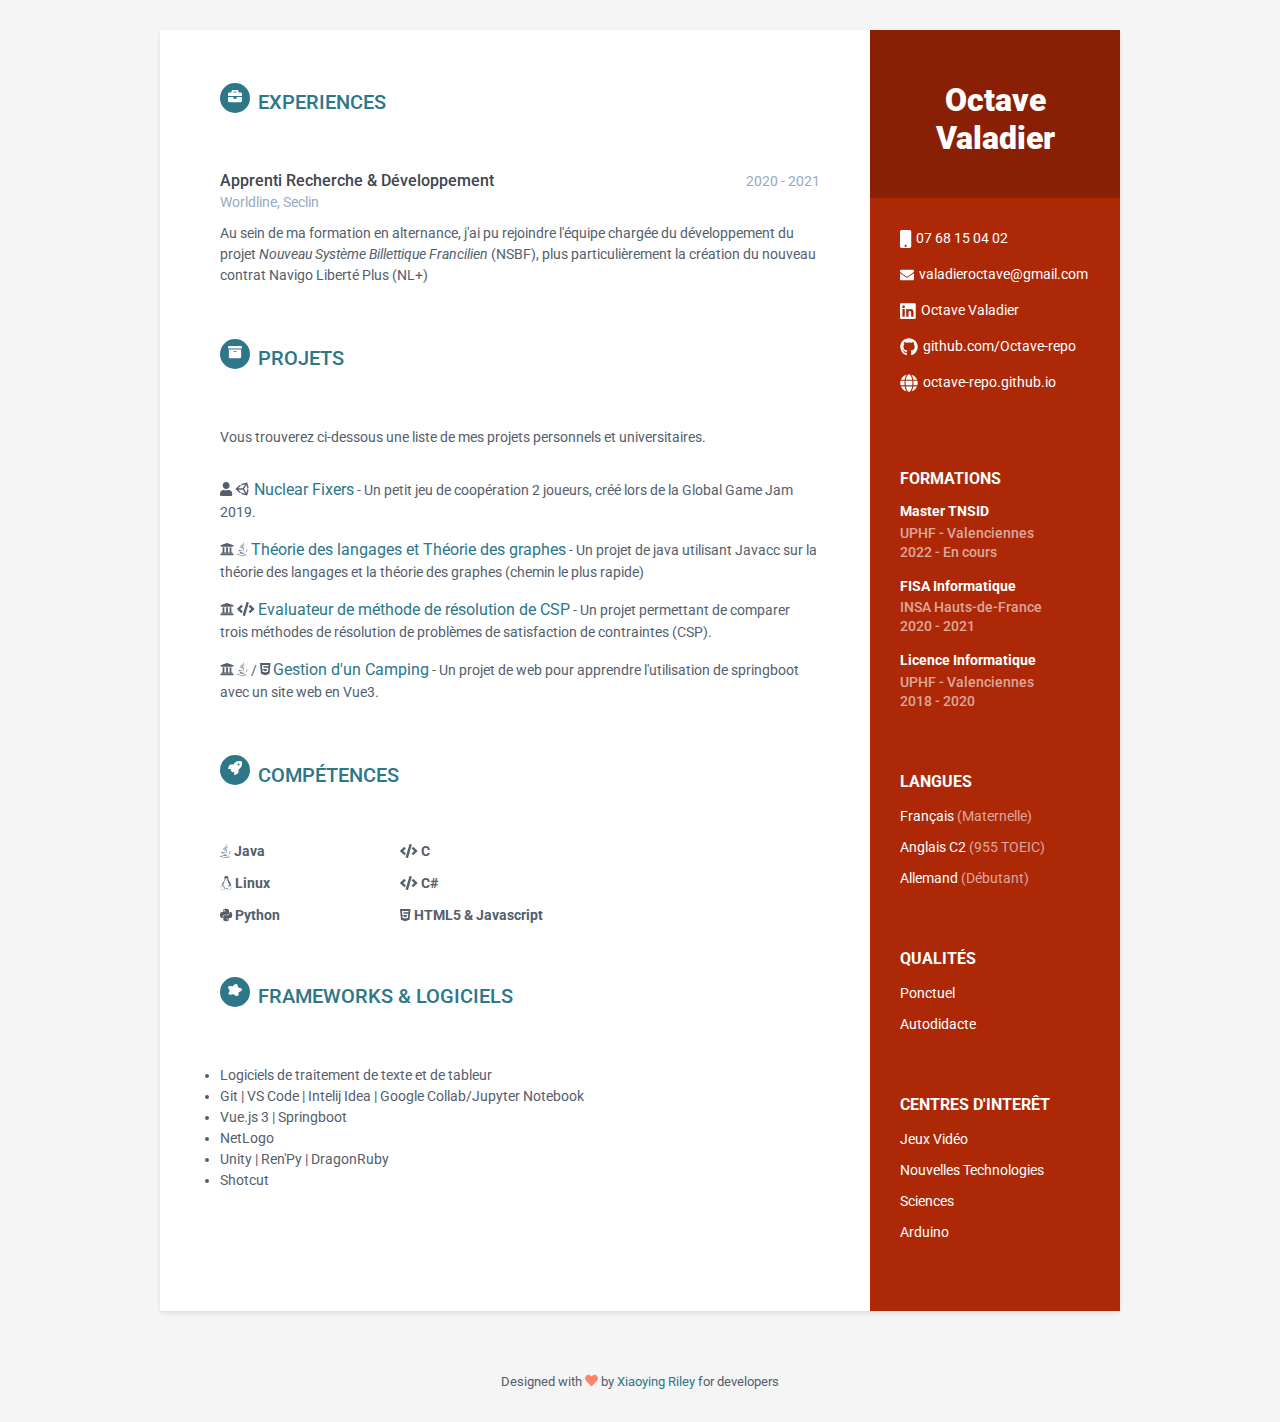
==== commit d5aaa2ef: "Revert changes to cv.html" ====
--- a/cv.html
+++ b/cv.html
@@ -1,6 +1,6 @@
 <!DOCTYPE html>
-<html lang="fr" class="fontawesome-i2svg-active fontawesome-i2svg-complete"><head>
-<meta http-equiv="content-type" content="text/html; charset=UTF-8">
+<html lang="fr">
+<head>
     <title>Mon CV</title>
     
     <!-- Meta -->
@@ -10,32 +10,32 @@
     <meta name="description" content="Mon cv">
     <meta name="author" content="Octave Valadier">    
     <!-- Google Font -->
-    <style type="text/css">svg:not(:root).svg-inline--fa{overflow:visible}.svg-inline--fa{display:inline-block;font-size:inherit;height:1em;overflow:visible;vertical-align:-.125em}.svg-inline--fa.fa-lg{vertical-align:-.225em}.svg-inline--fa.fa-w-1{width:.0625em}.svg-inline--fa.fa-w-2{width:.125em}.svg-inline--fa.fa-w-3{width:.1875em}.svg-inline--fa.fa-w-4{width:.25em}.svg-inline--fa.fa-w-5{width:.3125em}.svg-inline--fa.fa-w-6{width:.375em}.svg-inline--fa.fa-w-7{width:.4375em}.svg-inline--fa.fa-w-8{width:.5em}.svg-inline--fa.fa-w-9{width:.5625em}.svg-inline--fa.fa-w-10{width:.625em}.svg-inline--fa.fa-w-11{width:.6875em}.svg-inline--fa.fa-w-12{width:.75em}.svg-inline--fa.fa-w-13{width:.8125em}.svg-inline--fa.fa-w-14{width:.875em}.svg-inline--fa.fa-w-15{width:.9375em}.svg-inline--fa.fa-w-16{width:1em}.svg-inline--fa.fa-w-17{width:1.0625em}.svg-inline--fa.fa-w-18{width:1.125em}.svg-inline--fa.fa-w-19{width:1.1875em}.svg-inline--fa.fa-w-20{width:1.25em}.svg-inline--fa.fa-pull-left{margin-right:.3em;width:auto}.svg-inline--fa.fa-pull-right{margin-left:.3em;width:auto}.svg-inline--fa.fa-border{height:1.5em}.svg-inline--fa.fa-li{width:2em}.svg-inline--fa.fa-fw{width:1.25em}.fa-layers svg.svg-inline--fa{bottom:0;left:0;margin:auto;position:absolute;right:0;top:0}.fa-layers{display:inline-block;height:1em;position:relative;text-align:center;vertical-align:-.125em;width:1em}.fa-layers svg.svg-inline--fa{-webkit-transform-origin:center center;transform-origin:center center}.fa-layers-counter,.fa-layers-text{display:inline-block;position:absolute;text-align:center}.fa-layers-text{left:50%;top:50%;-webkit-transform:translate(-50%,-50%);transform:translate(-50%,-50%);-webkit-transform-origin:center center;transform-origin:center center}.fa-layers-counter{background-color:#ff253a;border-radius:1em;-webkit-box-sizing:border-box;box-sizing:border-box;color:#fff;height:1.5em;line-height:1;max-width:5em;min-width:1.5em;overflow:hidden;padding:.25em;right:0;text-overflow:ellipsis;top:0;-webkit-transform:scale(.25);transform:scale(.25);-webkit-transform-origin:top right;transform-origin:top right}.fa-layers-bottom-right{bottom:0;right:0;top:auto;-webkit-transform:scale(.25);transform:scale(.25);-webkit-transform-origin:bottom right;transform-origin:bottom right}.fa-layers-bottom-left{bottom:0;left:0;right:auto;top:auto;-webkit-transform:scale(.25);transform:scale(.25);-webkit-transform-origin:bottom left;transform-origin:bottom left}.fa-layers-top-right{right:0;top:0;-webkit-transform:scale(.25);transform:scale(.25);-webkit-transform-origin:top right;transform-origin:top right}.fa-layers-top-left{left:0;right:auto;top:0;-webkit-transform:scale(.25);transform:scale(.25);-webkit-transform-origin:top left;transform-origin:top left}.fa-lg{font-size:1.3333333333em;line-height:.75em;vertical-align:-.0667em}.fa-xs{font-size:.75em}.fa-sm{font-size:.875em}.fa-1x{font-size:1em}.fa-2x{font-size:2em}.fa-3x{font-size:3em}.fa-4x{font-size:4em}.fa-5x{font-size:5em}.fa-6x{font-size:6em}.fa-7x{font-size:7em}.fa-8x{font-size:8em}.fa-9x{font-size:9em}.fa-10x{font-size:10em}.fa-fw{text-align:center;width:1.25em}.fa-ul{list-style-type:none;margin-left:2.5em;padding-left:0}.fa-ul>li{position:relative}.fa-li{left:-2em;position:absolute;text-align:center;width:2em;line-height:inherit}.fa-border{border:solid .08em #eee;border-radius:.1em;padding:.2em .25em .15em}.fa-pull-left{float:left}.fa-pull-right{float:right}.fa.fa-pull-left,.fab.fa-pull-left,.fal.fa-pull-left,.far.fa-pull-left,.fas.fa-pull-left{margin-right:.3em}.fa.fa-pull-right,.fab.fa-pull-right,.fal.fa-pull-right,.far.fa-pull-right,.fas.fa-pull-right{margin-left:.3em}.fa-spin{-webkit-animation:fa-spin 2s infinite linear;animation:fa-spin 2s infinite linear}.fa-pulse{-webkit-animation:fa-spin 1s infinite steps(8);animation:fa-spin 1s infinite steps(8)}@-webkit-keyframes fa-spin{0%{-webkit-transform:rotate(0);transform:rotate(0)}100%{-webkit-transform:rotate(360deg);transform:rotate(360deg)}}@keyframes fa-spin{0%{-webkit-transform:rotate(0);transform:rotate(0)}100%{-webkit-transform:rotate(360deg);transform:rotate(360deg)}}.fa-rotate-90{-webkit-transform:rotate(90deg);transform:rotate(90deg)}.fa-rotate-180{-webkit-transform:rotate(180deg);transform:rotate(180deg)}.fa-rotate-270{-webkit-transform:rotate(270deg);transform:rotate(270deg)}.fa-flip-horizontal{-webkit-transform:scale(-1,1);transform:scale(-1,1)}.fa-flip-vertical{-webkit-transform:scale(1,-1);transform:scale(1,-1)}.fa-flip-both,.fa-flip-horizontal.fa-flip-vertical{-webkit-transform:scale(-1,-1);transform:scale(-1,-1)}:root .fa-flip-both,:root .fa-flip-horizontal,:root .fa-flip-vertical,:root .fa-rotate-180,:root .fa-rotate-270,:root .fa-rotate-90{-webkit-filter:none;filter:none}.fa-stack{display:inline-block;height:2em;position:relative;width:2.5em}.fa-stack-1x,.fa-stack-2x{bottom:0;left:0;margin:auto;position:absolute;right:0;top:0}.svg-inline--fa.fa-stack-1x{height:1em;width:1.25em}.svg-inline--fa.fa-stack-2x{height:2em;width:2.5em}.fa-inverse{color:#fff}.sr-only{border:0;clip:rect(0,0,0,0);height:1px;margin:-1px;overflow:hidden;padding:0;position:absolute;width:1px}.sr-only-focusable:active,.sr-only-focusable:focus{clip:auto;height:auto;margin:0;overflow:visible;position:static;width:auto}.svg-inline--fa .fa-primary{fill:var(--fa-primary-color,currentColor);opacity:1;opacity:var(--fa-primary-opacity,1)}.svg-inline--fa .fa-secondary{fill:var(--fa-secondary-color,currentColor);opacity:.4;opacity:var(--fa-secondary-opacity,.4)}.svg-inline--fa.fa-swap-opacity .fa-primary{opacity:.4;opacity:var(--fa-secondary-opacity,.4)}.svg-inline--fa.fa-swap-opacity .fa-secondary{opacity:1;opacity:var(--fa-primary-opacity,1)}.svg-inline--fa mask .fa-primary,.svg-inline--fa mask .fa-secondary{fill:#000}.fad.fa-inverse{color:#fff}</style><link href="Mon%20CV_fichiers/css.css" rel="stylesheet" type="text/css">
+    <link href='https://fonts.googleapis.com/css?family=Roboto:400,500,400italic,300italic,300,500italic,700,700italic,900,900italic' rel='stylesheet' type='text/css'>
     <!-- FontAwesome JS-->
-    <script defer="defer" src="Mon%20CV_fichiers/all.min.js"></script>
-    <script type="text/javascript" src="Mon%20CV_fichiers/myscript.js"></script>
+    <script defer src="assets/fontawesome/js/all.min.js"></script>
+    <script type="text/javascript" src="assets/js/myscript.js"></script>
     <!-- Global CSS -->
-    <link rel="stylesheet" href="Mon%20CV_fichiers/bootstrap.min.css">   
+    <link rel="stylesheet" href="assets/plugins/bootstrap/css/bootstrap.min.css">   
     <!-- Theme CSS -->  
-    <link id="theme-style" rel="stylesheet" href="Mon%20CV_fichiers/orbit-1.css">
+    <link id="theme-style" rel="stylesheet" href="assets/css/orbit-1.css">
 </head> 
 
 <body>
     <div class="wrapper">
         <div class="sidebar-wrapper">
             <div class="profile-container">
-                <img class="profile" src="Mon%20CV_fichiers/profile.png" alt="">
+                <img class="profile" src="assets/images/profile.png" alt="" />
                 <h1 class="name">Octave Valadier</h1>
                 <h3 class="tagline"></h3>
             </div><!--//profile-container-->
             
             <div class="contact-container container-block">
                 <ul class="list-unstyled contact-list">
-                    <li class="phone"><svg class="svg-inline--fa fa-mobile fa-w-10" aria-hidden="true" focusable="false" data-prefix="fas" data-icon="mobile" role="img" xmlns="http://www.w3.org/2000/svg" viewBox="0 0 320 512" data-fa-i2svg=""><path fill="currentColor" d="M272 0H48C21.5 0 0 21.5 0 48v416c0 26.5 21.5 48 48 48h224c26.5 0 48-21.5 48-48V48c0-26.5-21.5-48-48-48zM160 480c-17.7 0-32-14.3-32-32s14.3-32 32-32 32 14.3 32 32-14.3 32-32 32z"></path></svg><!-- <i class="fas fa-mobile"></i> Font Awesome fontawesome.com --><a href="tel:+33768150402">07 68 15 04 02</a></li>
-                    <li class="email"><svg class="svg-inline--fa fa-envelope fa-w-16" aria-hidden="true" focusable="false" data-prefix="fas" data-icon="envelope" role="img" xmlns="http://www.w3.org/2000/svg" viewBox="0 0 512 512" data-fa-i2svg=""><path fill="currentColor" d="M502.3 190.8c3.9-3.1 9.7-.2 9.7 4.7V400c0 26.5-21.5 48-48 48H48c-26.5 0-48-21.5-48-48V195.6c0-5 5.7-7.8 9.7-4.7 22.4 17.4 52.1 39.5 154.1 113.6 21.1 15.4 56.7 47.8 92.2 47.6 35.7.3 72-32.8 92.3-47.6 102-74.1 131.6-96.3 154-113.7zM256 320c23.2.4 56.6-29.2 73.4-41.4 132.7-96.3 142.8-104.7 173.4-128.7 5.8-4.5 9.2-11.5 9.2-18.9v-19c0-26.5-21.5-48-48-48H48C21.5 64 0 85.5 0 112v19c0 7.4 3.4 14.3 9.2 18.9 30.6 23.9 40.7 32.4 173.4 128.7 16.8 12.2 50.2 41.8 73.4 41.4z"></path></svg><!-- <i class="fas fa-envelope"></i> Font Awesome fontawesome.com --><a href="mailto: valadieroctave@gmail.com">valadieroctave@gmail.com</a></li>
-                    <li class="itchio"><svg class="svg-inline--fa fa-linkedin fa-w-14" aria-hidden="true" focusable="false" data-prefix="fab" data-icon="linkedin" role="img" xmlns="http://www.w3.org/2000/svg" viewBox="0 0 448 512" data-fa-i2svg=""><path fill="currentColor" d="M416 32H31.9C14.3 32 0 46.5 0 64.3v383.4C0 465.5 14.3 480 31.9 480H416c17.6 0 32-14.5 32-32.3V64.3c0-17.8-14.4-32.3-32-32.3zM135.4 416H69V202.2h66.5V416zm-33.2-243c-21.3 0-38.5-17.3-38.5-38.5S80.9 96 102.2 96c21.2 0 38.5 17.3 38.5 38.5 0 21.3-17.2 38.5-38.5 38.5zm282.1 243h-66.4V312c0-24.8-.5-56.7-34.5-56.7-34.6 0-39.9 27-39.9 54.9V416h-66.4V202.2h63.7v29.2h.9c8.9-16.8 30.6-34.5 62.9-34.5 67.2 0 79.7 44.3 79.7 101.9V416z"></path></svg><!-- <i class="fab fa-linkedin"></i> Font Awesome fontawesome.com --><a href="https://www.linkedin.com/in/octave-valadier-90974a193/" target="_blank">Octave Valadier</a></li>
-                    <li class="github"><svg class="svg-inline--fa fa-github fa-w-16" aria-hidden="true" focusable="false" data-prefix="fab" data-icon="github" role="img" xmlns="http://www.w3.org/2000/svg" viewBox="0 0 496 512" data-fa-i2svg=""><path fill="currentColor" d="M165.9 397.4c0 2-2.3 3.6-5.2 3.6-3.3.3-5.6-1.3-5.6-3.6 0-2 2.3-3.6 5.2-3.6 3-.3 5.6 1.3 5.6 3.6zm-31.1-4.5c-.7 2 1.3 4.3 4.3 4.9 2.6 1 5.6 0 6.2-2s-1.3-4.3-4.3-5.2c-2.6-.7-5.5.3-6.2 2.3zm44.2-1.7c-2.9.7-4.9 2.6-4.6 4.9.3 2 2.9 3.3 5.9 2.6 2.9-.7 4.9-2.6 4.6-4.6-.3-1.9-3-3.2-5.9-2.9zM244.8 8C106.1 8 0 113.3 0 252c0 110.9 69.8 205.8 169.5 239.2 12.8 2.3 17.3-5.6 17.3-12.1 0-6.2-.3-40.4-.3-61.4 0 0-70 15-84.7-29.8 0 0-11.4-29.1-27.8-36.6 0 0-22.9-15.7 1.6-15.4 0 0 24.9 2 38.6 25.8 21.9 38.6 58.6 27.5 72.9 20.9 2.3-16 8.8-27.1 16-33.7-55.9-6.2-112.3-14.3-112.3-110.5 0-27.5 7.6-41.3 23.6-58.9-2.6-6.5-11.1-33.3 2.6-67.9 20.9-6.5 69 27 69 27 20-5.6 41.5-8.5 62.8-8.5s42.8 2.9 62.8 8.5c0 0 48.1-33.6 69-27 13.7 34.7 5.2 61.4 2.6 67.9 16 17.7 25.8 31.5 25.8 58.9 0 96.5-58.9 104.2-114.8 110.5 9.2 7.9 17 22.9 17 46.4 0 33.7-.3 75.4-.3 83.6 0 6.5 4.6 14.4 17.3 12.1C428.2 457.8 496 362.9 496 252 496 113.3 383.5 8 244.8 8zM97.2 352.9c-1.3 1-1 3.3.7 5.2 1.6 1.6 3.9 2.3 5.2 1 1.3-1 1-3.3-.7-5.2-1.6-1.6-3.9-2.3-5.2-1zm-10.8-8.1c-.7 1.3.3 2.9 2.3 3.9 1.6 1 3.6.7 4.3-.7.7-1.3-.3-2.9-2.3-3.9-2-.6-3.6-.3-4.3.7zm32.4 35.6c-1.6 1.3-1 4.3 1.3 6.2 2.3 2.3 5.2 2.6 6.5 1 1.3-1.3.7-4.3-1.3-6.2-2.2-2.3-5.2-2.6-6.5-1zm-11.4-14.7c-1.6 1-1.6 3.6 0 5.9 1.6 2.3 4.3 3.3 5.6 2.3 1.6-1.3 1.6-3.9 0-6.2-1.4-2.3-4-3.3-5.6-2z"></path></svg><!-- <i class="fab fa-github"></i> Font Awesome fontawesome.com --><a href="https://github.com/Octave-repo" target="_blank">github.com/Octave-repo</a></li>
-                    <li class="website"><svg class="svg-inline--fa fa-globe fa-w-16" aria-hidden="true" focusable="false" data-prefix="fas" data-icon="globe" role="img" xmlns="http://www.w3.org/2000/svg" viewBox="0 0 496 512" data-fa-i2svg=""><path fill="currentColor" d="M336.5 160C322 70.7 287.8 8 248 8s-74 62.7-88.5 152h177zM152 256c0 22.2 1.2 43.5 3.3 64h185.3c2.1-20.5 3.3-41.8 3.3-64s-1.2-43.5-3.3-64H155.3c-2.1 20.5-3.3 41.8-3.3 64zm324.7-96c-28.6-67.9-86.5-120.4-158-141.6 24.4 33.8 41.2 84.7 50 141.6h108zM177.2 18.4C105.8 39.6 47.8 92.1 19.3 160h108c8.7-56.9 25.5-107.8 49.9-141.6zM487.4 192H372.7c2.1 21 3.3 42.5 3.3 64s-1.2 43-3.3 64h114.6c5.5-20.5 8.6-41.8 8.6-64s-3.1-43.5-8.5-64zM120 256c0-21.5 1.2-43 3.3-64H8.6C3.2 212.5 0 233.8 0 256s3.2 43.5 8.6 64h114.6c-2-21-3.2-42.5-3.2-64zm39.5 96c14.5 89.3 48.7 152 88.5 152s74-62.7 88.5-152h-177zm159.3 141.6c71.4-21.2 129.4-73.7 158-141.6h-108c-8.8 56.9-25.6 107.8-50 141.6zM19.3 352c28.6 67.9 86.5 120.4 158 141.6-24.4-33.8-41.2-84.7-50-141.6h-108z"></path></svg><!-- <i class="fas fa-globe"></i> Font Awesome fontawesome.com --><a href="https://octave-repo.github.io/" target="_blank">octave-repo.github.io</a></li>
+                    <li class="phone"><i class="fas fa-mobile"></i><a href="tel:+33768150402">07 68 15 04 02</a></li>
+                    <li class="email"><i class="fas fa-envelope"></i><a href="mailto: valadieroctave@gmail.com">valadieroctave@gmail.com</a></li>
+                    <li class="itchio"><i class="fab fa-linkedin"></i><a href="https://www.linkedin.com/in/octave-valadier-90974a193/" target="_blank">Octave Valadier</a></li>
+                    <li class="github"><i class="fab fa-github"></i><a href="https://github.com/Octave-repo" target="_blank">github.com/Octave-repo</a></li>
+                    <li class="website"><i class="fas fa-globe"></i><a href="https://octave-repo.github.io" target="_blank">octave-repo.github.io</a></li>
                 </ul>
             </div><!--//contact-container-->
             <div class="education-container container-block">
@@ -43,7 +43,7 @@
                 <div class="item">
                     <h4 class="degree">Master TNSID</h4>
                     <h5 class="meta">UPHF - Valenciennes</h5>
-                    <div class="time">2022 - 2024</div>
+                    <div class="time">2022 - En cours</div>
                 </div><!--//item-->
                 <div class="item">
                     <h4 class="degree">FISA Informatique</h4>
@@ -86,83 +86,71 @@
         <div class="main-wrapper">
             
             <section class="section experiences-section">
-                <h2 class="section-title"><span class="icon-holder"><svg class="svg-inline--fa fa-briefcase fa-w-16" aria-hidden="true" focusable="false" data-prefix="fas" data-icon="briefcase" role="img" xmlns="http://www.w3.org/2000/svg" viewBox="0 0 512 512" data-fa-i2svg=""><path fill="currentColor" d="M320 336c0 8.84-7.16 16-16 16h-96c-8.84 0-16-7.16-16-16v-48H0v144c0 25.6 22.4 48 48 48h416c25.6 0 48-22.4 48-48V288H320v48zm144-208h-80V80c0-25.6-22.4-48-48-48H176c-25.6 0-48 22.4-48 48v48H48c-25.6 0-48 22.4-48 48v80h512v-80c0-25.6-22.4-48-48-48zm-144 0H192V96h128v32z"></path></svg><!-- <i class="fas fa-briefcase"></i> Font Awesome fontawesome.com --></span>Experiences</h2>
+                <h2 class="section-title"><span class="icon-holder"><i class="fas fa-briefcase"></i></span>Experiences</h2>
                 
                 <div class="item">
                     <div class="meta">
                         <div class="upper-row">
-                            <h3 class="job-title">Stage Gestion de Projet</h3>
-                            <div class="time">03/2024 - 08/2024</div>
-                        </div><!--//upper-row-->
-                        <div class="company">Lusis, Lille</div>
-                    </div><!--//meta-->
-                    <div class="details">
-                        <p>Intégration et qualification d'une solution TANGO à haute-disponibilité pour un système critique de paiement temps-réel.</p>
-                    </div><!--//details-->
-                </div><div class="item">
-                    <div class="meta">
-                        <div class="upper-row">
-                            <h3 class="job-title">Apprenti Recherche &amp; Développement</h3>
+                            <h3 class="job-title">Apprenti Recherche & Développement</h3>
                             <div class="time">2020 - 2021</div>
                         </div><!--//upper-row-->
                         <div class="company">Worldline, Seclin</div>
                     </div><!--//meta-->
                     <div class="details">
                         <p>Au sein de ma formation en alternance, j'ai pu rejoindre l'équipe chargée du développement du projet <i>Nouveau Système Billettique Francilien</i> (NSBF), 
-                        plus particulièrement la création du nouveau contrat Navigo Liberté Plus (NL+)</p>
+                        plus particulièrement la création du nouveau contrat </i>Navigo Liberté Plus</i> (NL+)</p>
                     </div><!--//details-->
                 </div><!--//item-->
             </section><!--//section-->
             
             <section class="section projects-section">
-                <h2 class="section-title"><span class="icon-holder"><svg class="svg-inline--fa fa-archive fa-w-16" aria-hidden="true" focusable="false" data-prefix="fas" data-icon="archive" role="img" xmlns="http://www.w3.org/2000/svg" viewBox="0 0 512 512" data-fa-i2svg=""><path fill="currentColor" d="M32 448c0 17.7 14.3 32 32 32h384c17.7 0 32-14.3 32-32V160H32v288zm160-212c0-6.6 5.4-12 12-12h104c6.6 0 12 5.4 12 12v8c0 6.6-5.4 12-12 12H204c-6.6 0-12-5.4-12-12v-8zM480 32H32C14.3 32 0 46.3 0 64v48c0 8.8 7.2 16 16 16h480c8.8 0 16-7.2 16-16V64c0-17.7-14.3-32-32-32z"></path></svg><!-- <i class="fas fa-archive"></i> Font Awesome fontawesome.com --></span>Projets</h2>
+                <h2 class="section-title"><span class="icon-holder"><i class="fas fa-archive"></i></span>Projets</h2>
                 <div class="intro">
                     <p>Vous trouverez ci-dessous une liste de mes projets personnels et universitaires.</p>
                 </div><!--//intro-->
                 <div class="item">
-                    <svg class="svg-inline--fa fa-user fa-w-14" aria-hidden="true" focusable="false" data-prefix="fas" data-icon="user" role="img" xmlns="http://www.w3.org/2000/svg" viewBox="0 0 448 512" data-fa-i2svg=""><path fill="currentColor" d="M224 256c70.7 0 128-57.3 128-128S294.7 0 224 0 96 57.3 96 128s57.3 128 128 128zm89.6 32h-16.7c-22.2 10.2-46.9 16-72.9 16s-50.6-5.8-72.9-16h-16.7C60.2 288 0 348.2 0 422.4V464c0 26.5 21.5 48 48 48h352c26.5 0 48-21.5 48-48v-41.6c0-74.2-60.2-134.4-134.4-134.4z"></path></svg><!-- <i class="fas fa-user"></i> Font Awesome fontawesome.com -->
-                    <svg class="svg-inline--fa fa-unity fa-w-18" aria-hidden="true" focusable="false" data-prefix="fab" data-icon="unity" role="img" xmlns="http://www.w3.org/2000/svg" viewBox="0 0 576 512" data-fa-i2svg=""><path fill="currentColor" d="M498.11,206.4,445.31,14.72,248.2,66.08,219,116.14l-59.2-.43L15.54,256,159.82,396.32l59.17-.43,29.24,50,197.08,51.36,52.8-191.62-30-49.63ZM223.77,124.2,374.55,86.51,288,232.33H114.87Zm0,263.63L114.87,279.71H288l86.55,145.81Zm193,14L330.17,256l86.58-145.84L458.56,256Z"></path></svg><!-- <i class="fab fa-unity"></i> Font Awesome fontawesome.com -->
+                    <i class="fas fa-user"></i>
+                    <i class="fab fa-unity"></i>
                     <span class="project-title"><a href="https://globalgamejam.org/2020/games/nuclear-fixers-9" target="_blank">Nuclear Fixers</a></span> - <span class="project-tagline">Un petit jeu de coopération 2 joueurs, créé lors de la Global Game Jam 2019.</span>
                 </div><!--//item-->
                 <div class="item">
-                    <svg class="svg-inline--fa fa-university fa-w-16" aria-hidden="true" focusable="false" data-prefix="fas" data-icon="university" role="img" xmlns="http://www.w3.org/2000/svg" viewBox="0 0 512 512" data-fa-i2svg=""><path fill="currentColor" d="M496 128v16a8 8 0 0 1-8 8h-24v12c0 6.627-5.373 12-12 12H60c-6.627 0-12-5.373-12-12v-12H24a8 8 0 0 1-8-8v-16a8 8 0 0 1 4.941-7.392l232-88a7.996 7.996 0 0 1 6.118 0l232 88A8 8 0 0 1 496 128zm-24 304H40c-13.255 0-24 10.745-24 24v16a8 8 0 0 0 8 8h464a8 8 0 0 0 8-8v-16c0-13.255-10.745-24-24-24zM96 192v192H60c-6.627 0-12 5.373-12 12v20h416v-20c0-6.627-5.373-12-12-12h-36V192h-64v192h-64V192h-64v192h-64V192H96z"></path></svg><!-- <i class="fas fa-university"></i> Font Awesome fontawesome.com -->
-                    <!-- <i class="fab fa-java"></i> Font Awesome fontawesome.com -->
-                    <span class="project-title"><a target="_blank" href="">Ontologie du Handicap Paralysie Cérébrale athétosique réalisée à l’aide du logiciel Protégé</a></span> - <span class="project-tagline">Création
- et évaluation d'un modèle de connaissance visant à aider les 
-développeurs à mieux comprendre et prendre en compte les besoins des 
-utilisateurs avec paralysie cérébrale.</span>
+                    <i class="fas fa-university"></i>
+                    <i class="fab fa-java"></i>
+                    <span class="project-title"><a href="https://github.com/Octave-repo/projetTransport" target="_blank">Théorie des langages et Théorie des graphes</a></span> - <span class="project-tagline">Un projet de java utilisant Javacc sur la théorie des langages et la théorie
+                        des graphes (chemin le plus rapide)
+                    </span>
                 </div><!--//item-->
                 <div class="item">
-                    <svg class="svg-inline--fa fa-university fa-w-16" aria-hidden="true" focusable="false" data-prefix="fas" data-icon="university" role="img" xmlns="http://www.w3.org/2000/svg" viewBox="0 0 512 512" data-fa-i2svg=""><path fill="currentColor" d="M496 128v16a8 8 0 0 1-8 8h-24v12c0 6.627-5.373 12-12 12H60c-6.627 0-12-5.373-12-12v-12H24a8 8 0 0 1-8-8v-16a8 8 0 0 1 4.941-7.392l232-88a7.996 7.996 0 0 1 6.118 0l232 88A8 8 0 0 1 496 128zm-24 304H40c-13.255 0-24 10.745-24 24v16a8 8 0 0 0 8 8h464a8 8 0 0 0 8-8v-16c0-13.255-10.745-24-24-24zM96 192v192H60c-6.627 0-12 5.373-12 12v20h416v-20c0-6.627-5.373-12-12-12h-36V192h-64v192h-64V192h-64v192h-64V192H96z"></path></svg><!-- <i class="fas fa-university"></i> Font Awesome fontawesome.com -->
-                    <svg class="svg-inline--fa fa-code fa-w-20" aria-hidden="true" focusable="false" data-prefix="fas" data-icon="code" role="img" xmlns="http://www.w3.org/2000/svg" viewBox="0 0 640 512" data-fa-i2svg=""><path fill="currentColor" d="M278.9 511.5l-61-17.7c-6.4-1.8-10-8.5-8.2-14.9L346.2 8.7c1.8-6.4 8.5-10 14.9-8.2l61 17.7c6.4 1.8 10 8.5 8.2 14.9L293.8 503.3c-1.9 6.4-8.5 10.1-14.9 8.2zm-114-112.2l43.5-46.4c4.6-4.9 4.3-12.7-.8-17.2L117 256l90.6-79.7c5.1-4.5 5.5-12.3.8-17.2l-43.5-46.4c-4.5-4.8-12.1-5.1-17-.5L3.8 247.2c-5.1 4.7-5.1 12.8 0 17.5l144.1 135.1c4.9 4.6 12.5 4.4 17-.5zm327.2.6l144.1-135.1c5.1-4.7 5.1-12.8 0-17.5L492.1 112.1c-4.8-4.5-12.4-4.3-17 .5L431.6 159c-4.6 4.9-4.3 12.7.8 17.2L523 256l-90.6 79.7c-5.1 4.5-5.5 12.3-.8 17.2l43.5 46.4c4.5 4.9 12.1 5.1 17 .6z"></path></svg><!-- <i class="fas fa-code"></i> Font Awesome fontawesome.com -->
+                    <i class="fas fa-university"></i>
+                    <i class="fas fa-code"></i>
                     <span class="project-title"><a href="https://github.com/Octave-repo/c-convolutional-network" target="_blank">Evaluateur de méthode de résolution de CSP</a></span> - <span class="project-tagline">Un projet permettant de comparer trois méthodes de résolution de problèmes de satisfaction de contraintes (CSP).</span>
                 </div><!--//item-->
                 <div class="item">
-                    <svg class="svg-inline--fa fa-university fa-w-16" aria-hidden="true" focusable="false" data-prefix="fas" data-icon="university" role="img" xmlns="http://www.w3.org/2000/svg" viewBox="0 0 512 512" data-fa-i2svg=""><path fill="currentColor" d="M496 128v16a8 8 0 0 1-8 8h-24v12c0 6.627-5.373 12-12 12H60c-6.627 0-12-5.373-12-12v-12H24a8 8 0 0 1-8-8v-16a8 8 0 0 1 4.941-7.392l232-88a7.996 7.996 0 0 1 6.118 0l232 88A8 8 0 0 1 496 128zm-24 304H40c-13.255 0-24 10.745-24 24v16a8 8 0 0 0 8 8h464a8 8 0 0 0 8-8v-16c0-13.255-10.745-24-24-24zM96 192v192H60c-6.627 0-12 5.373-12 12v20h416v-20c0-6.627-5.373-12-12-12h-36V192h-64v192h-64V192h-64v192h-64V192H96z"></path></svg><!-- <i class="fas fa-university"></i> Font Awesome fontawesome.com -->
-                    <svg class="svg-inline--fa fa-java fa-w-12" aria-hidden="true" focusable="false" data-prefix="fab" data-icon="java" role="img" xmlns="http://www.w3.org/2000/svg" viewBox="0 0 384 512" data-fa-i2svg=""><path fill="currentColor" d="M277.74 312.9c9.8-6.7 23.4-12.5 23.4-12.5s-38.7 7-77.2 10.2c-47.1 3.9-97.7 4.7-123.1 1.3-60.1-8 33-30.1 33-30.1s-36.1-2.4-80.6 19c-52.5 25.4 130 37 224.5 12.1zm-85.4-32.1c-19-42.7-83.1-80.2 0-145.8C296 53.2 242.84 0 242.84 0c21.5 84.5-75.6 110.1-110.7 162.6-23.9 35.9 11.7 74.4 60.2 118.2zm114.6-176.2c.1 0-175.2 43.8-91.5 140.2 24.7 28.4-6.5 54-6.5 54s62.7-32.4 33.9-72.9c-26.9-37.8-47.5-56.6 64.1-121.3zm-6.1 270.5a12.19 12.19 0 0 1-2 2.6c128.3-33.7 81.1-118.9 19.8-97.3a17.33 17.33 0 0 0-8.2 6.3 70.45 70.45 0 0 1 11-3c31-6.5 75.5 41.5-20.6 91.4zM348 437.4s14.5 11.9-15.9 21.2c-57.9 17.5-240.8 22.8-291.6.7-18.3-7.9 16-19 26.8-21.3 11.2-2.4 17.7-2 17.7-2-20.3-14.3-131.3 28.1-56.4 40.2C232.84 509.4 401 461.3 348 437.4zM124.44 396c-78.7 22 47.9 67.4 148.1 24.5a185.89 185.89 0 0 1-28.2-13.8c-44.7 8.5-65.4 9.1-106 4.5-33.5-3.8-13.9-15.2-13.9-15.2zm179.8 97.2c-78.7 14.8-175.8 13.1-233.3 3.6 0-.1 11.8 9.7 72.4 13.6 92.2 5.9 233.8-3.3 237.1-46.9 0 0-6.4 16.5-76.2 29.7zM260.64 353c-59.2 11.4-93.5 11.1-136.8 6.6-33.5-3.5-11.6-19.7-11.6-19.7-86.8 28.8 48.2 61.4 169.5 25.9a60.37 60.37 0 0 1-21.1-12.8z"></path></svg><!-- <i class="fab fa-java"></i> Font Awesome fontawesome.com --> / <svg class="svg-inline--fa fa-html5 fa-w-12" aria-hidden="true" focusable="false" data-prefix="fab" data-icon="html5" role="img" xmlns="http://www.w3.org/2000/svg" viewBox="0 0 384 512" data-fa-i2svg=""><path fill="currentColor" d="M0 32l34.9 395.8L191.5 480l157.6-52.2L384 32H0zm308.2 127.9H124.4l4.1 49.4h175.6l-13.6 148.4-97.9 27v.3h-1.1l-98.7-27.3-6-75.8h47.7L138 320l53.5 14.5 53.7-14.5 6-62.2H84.3L71.5 112.2h241.1l-4.4 47.7z"></path></svg><!-- <i class="fab fa-html5"></i> Font Awesome fontawesome.com --> 
+                    <i class="fas fa-university"></i>
+                    <i class="fab fa-java"></i> / <i class="fab fa-html5"></i> 
                     <span class="project-title"><a href="https://github.com/Octave-repo/camping-de-la-pinede" target="_blank">Gestion d'un Camping</a></span> - <span class="project-tagline">Un projet de web pour apprendre l'utilisation de springboot avec un site web en Vue3.</span>
                 </div><!--//item-->
             </section><!--//section-->
             
             <section class="skills-section section">
-                <h2 class="section-title"><span class="icon-holder"><svg class="svg-inline--fa fa-rocket fa-w-16" aria-hidden="true" focusable="false" data-prefix="fas" data-icon="rocket" role="img" xmlns="http://www.w3.org/2000/svg" viewBox="0 0 512 512" data-fa-i2svg=""><path fill="currentColor" d="M505.12019,19.09375c-1.18945-5.53125-6.65819-11-12.207-12.1875C460.716,0,435.507,0,410.40747,0,307.17523,0,245.26909,55.20312,199.05238,128H94.83772c-16.34763.01562-35.55658,11.875-42.88664,26.48438L2.51562,253.29688A28.4,28.4,0,0,0,0,264a24.00867,24.00867,0,0,0,24.00582,24H127.81618l-22.47457,22.46875c-11.36521,11.36133-12.99607,32.25781,0,45.25L156.24582,406.625c11.15623,11.1875,32.15619,13.15625,45.27726,0l22.47457-22.46875V488a24.00867,24.00867,0,0,0,24.00581,24,28.55934,28.55934,0,0,0,10.707-2.51562l98.72834-49.39063c14.62888-7.29687,26.50776-26.5,26.50776-42.85937V312.79688c72.59753-46.3125,128.03493-108.40626,128.03493-211.09376C512.07526,76.5,512.07526,51.29688,505.12019,19.09375ZM384.04033,168A40,40,0,1,1,424.05,128,40.02322,40.02322,0,0,1,384.04033,168Z"></path></svg><!-- <i class="fas fa-rocket"></i> Font Awesome fontawesome.com --></span>Compétences</h2>
+                <h2 class="section-title"><span class="icon-holder"><i class="fas fa-rocket"></i></span>Compétences</h2>
                 <div class="skillset">        
                     <div class="item">
-                        <h3 class="level-title"><svg class="svg-inline--fa fa-java fa-w-12" aria-hidden="true" focusable="false" data-prefix="fab" data-icon="java" role="img" xmlns="http://www.w3.org/2000/svg" viewBox="0 0 384 512" data-fa-i2svg=""><path fill="currentColor" d="M277.74 312.9c9.8-6.7 23.4-12.5 23.4-12.5s-38.7 7-77.2 10.2c-47.1 3.9-97.7 4.7-123.1 1.3-60.1-8 33-30.1 33-30.1s-36.1-2.4-80.6 19c-52.5 25.4 130 37 224.5 12.1zm-85.4-32.1c-19-42.7-83.1-80.2 0-145.8C296 53.2 242.84 0 242.84 0c21.5 84.5-75.6 110.1-110.7 162.6-23.9 35.9 11.7 74.4 60.2 118.2zm114.6-176.2c.1 0-175.2 43.8-91.5 140.2 24.7 28.4-6.5 54-6.5 54s62.7-32.4 33.9-72.9c-26.9-37.8-47.5-56.6 64.1-121.3zm-6.1 270.5a12.19 12.19 0 0 1-2 2.6c128.3-33.7 81.1-118.9 19.8-97.3a17.33 17.33 0 0 0-8.2 6.3 70.45 70.45 0 0 1 11-3c31-6.5 75.5 41.5-20.6 91.4zM348 437.4s14.5 11.9-15.9 21.2c-57.9 17.5-240.8 22.8-291.6.7-18.3-7.9 16-19 26.8-21.3 11.2-2.4 17.7-2 17.7-2-20.3-14.3-131.3 28.1-56.4 40.2C232.84 509.4 401 461.3 348 437.4zM124.44 396c-78.7 22 47.9 67.4 148.1 24.5a185.89 185.89 0 0 1-28.2-13.8c-44.7 8.5-65.4 9.1-106 4.5-33.5-3.8-13.9-15.2-13.9-15.2zm179.8 97.2c-78.7 14.8-175.8 13.1-233.3 3.6 0-.1 11.8 9.7 72.4 13.6 92.2 5.9 233.8-3.3 237.1-46.9 0 0-6.4 16.5-76.2 29.7zM260.64 353c-59.2 11.4-93.5 11.1-136.8 6.6-33.5-3.5-11.6-19.7-11.6-19.7-86.8 28.8 48.2 61.4 169.5 25.9a60.37 60.37 0 0 1-21.1-12.8z"></path></svg><!-- <i class="fab fa-java"></i> Font Awesome fontawesome.com --> Java</h3>
-                        <h3 class="level-title"><svg class="svg-inline--fa fa-code fa-w-20" aria-hidden="true" focusable="false" data-prefix="fas" data-icon="code" role="img" xmlns="http://www.w3.org/2000/svg" viewBox="0 0 640 512" data-fa-i2svg=""><path fill="currentColor" d="M278.9 511.5l-61-17.7c-6.4-1.8-10-8.5-8.2-14.9L346.2 8.7c1.8-6.4 8.5-10 14.9-8.2l61 17.7c6.4 1.8 10 8.5 8.2 14.9L293.8 503.3c-1.9 6.4-8.5 10.1-14.9 8.2zm-114-112.2l43.5-46.4c4.6-4.9 4.3-12.7-.8-17.2L117 256l90.6-79.7c5.1-4.5 5.5-12.3.8-17.2l-43.5-46.4c-4.5-4.8-12.1-5.1-17-.5L3.8 247.2c-5.1 4.7-5.1 12.8 0 17.5l144.1 135.1c4.9 4.6 12.5 4.4 17-.5zm327.2.6l144.1-135.1c5.1-4.7 5.1-12.8 0-17.5L492.1 112.1c-4.8-4.5-12.4-4.3-17 .5L431.6 159c-4.6 4.9-4.3 12.7.8 17.2L523 256l-90.6 79.7c-5.1 4.5-5.5 12.3-.8 17.2l43.5 46.4c4.5 4.9 12.1 5.1 17 .6z"></path></svg><!-- <i class="fas fa-code"></i> Font Awesome fontawesome.com --> C</h3>
+                        <h3 class="level-title"><i class="fab fa-java"></i> Java</h3>
+                        <h3 class="level-title"><i class="fas fa-code"></i> C</h3>
                     </div>
                     <div class="item">
-                        <h3 class="level-title"><svg class="svg-inline--fa fa-linux fa-w-14" aria-hidden="true" focusable="false" data-prefix="fab" data-icon="linux" role="img" xmlns="http://www.w3.org/2000/svg" viewBox="0 0 448 512" data-fa-i2svg=""><path fill="currentColor" d="M220.8 123.3c1 .5 1.8 1.7 3 1.7 1.1 0 2.8-.4 2.9-1.5.2-1.4-1.9-2.3-3.2-2.9-1.7-.7-3.9-1-5.5-.1-.4.2-.8.7-.6 1.1.3 1.3 2.3 1.1 3.4 1.7zm-21.9 1.7c1.2 0 2-1.2 3-1.7 1.1-.6 3.1-.4 3.5-1.6.2-.4-.2-.9-.6-1.1-1.6-.9-3.8-.6-5.5.1-1.3.6-3.4 1.5-3.2 2.9.1 1 1.8 1.5 2.8 1.4zM420 403.8c-3.6-4-5.3-11.6-7.2-19.7-1.8-8.1-3.9-16.8-10.5-22.4-1.3-1.1-2.6-2.1-4-2.9-1.3-.8-2.7-1.5-4.1-2 9.2-27.3 5.6-54.5-3.7-79.1-11.4-30.1-31.3-56.4-46.5-74.4-17.1-21.5-33.7-41.9-33.4-72C311.1 85.4 315.7.1 234.8 0 132.4-.2 158 103.4 156.9 135.2c-1.7 23.4-6.4 41.8-22.5 64.7-18.9 22.5-45.5 58.8-58.1 96.7-6 17.9-8.8 36.1-6.2 53.3-6.5 5.8-11.4 14.7-16.6 20.2-4.2 4.3-10.3 5.9-17 8.3s-14 6-18.5 14.5c-2.1 3.9-2.8 8.1-2.8 12.4 0 3.9.6 7.9 1.2 11.8 1.2 8.1 2.5 15.7.8 20.8-5.2 14.4-5.9 24.4-2.2 31.7 3.8 7.3 11.4 10.5 20.1 12.3 17.3 3.6 40.8 2.7 59.3 12.5 19.8 10.4 39.9 14.1 55.9 10.4 11.6-2.6 21.1-9.6 25.9-20.2 12.5-.1 26.3-5.4 48.3-6.6 14.9-1.2 33.6 5.3 55.1 4.1.6 2.3 1.4 4.6 2.5 6.7v.1c8.3 16.7 23.8 24.3 40.3 23 16.6-1.3 34.1-11 48.3-27.9 13.6-16.4 36-23.2 50.9-32.2 7.4-4.5 13.4-10.1 13.9-18.3.4-8.2-4.4-17.3-15.5-29.7zM223.7 87.3c9.8-22.2 34.2-21.8 44-.4 6.5 14.2 3.6 30.9-4.3 40.4-1.6-.8-5.9-2.6-12.6-4.9 1.1-1.2 3.1-2.7 3.9-4.6 4.8-11.8-.2-27-9.1-27.3-7.3-.5-13.9 10.8-11.8 23-4.1-2-9.4-3.5-13-4.4-1-6.9-.3-14.6 2.9-21.8zM183 75.8c10.1 0 20.8 14.2 19.1 33.5-3.5 1-7.1 2.5-10.2 4.6 1.2-8.9-3.3-20.1-9.6-19.6-8.4.7-9.8 21.2-1.8 28.1 1 .8 1.9-.2-5.9 5.5-15.6-14.6-10.5-52.1 8.4-52.1zm-13.6 60.7c6.2-4.6 13.6-10 14.1-10.5 4.7-4.4 13.5-14.2 27.9-14.2 7.1 0 15.6 2.3 25.9 8.9 6.3 4.1 11.3 4.4 22.6 9.3 8.4 3.5 13.7 9.7 10.5 18.2-2.6 7.1-11 14.4-22.7 18.1-11.1 3.6-19.8 16-38.2 14.9-3.9-.2-7-1-9.6-2.1-8-3.5-12.2-10.4-20-15-8.6-4.8-13.2-10.4-14.7-15.3-1.4-4.9 0-9 4.2-12.3zm3.3 334c-2.7 35.1-43.9 34.4-75.3 18-29.9-15.8-68.6-6.5-76.5-21.9-2.4-4.7-2.4-12.7 2.6-26.4v-.2c2.4-7.6.6-16-.6-23.9-1.2-7.8-1.8-15 .9-20 3.5-6.7 8.5-9.1 14.8-11.3 10.3-3.7 11.8-3.4 19.6-9.9 5.5-5.7 9.5-12.9 14.3-18 5.1-5.5 10-8.1 17.7-6.9 8.1 1.2 15.1 6.8 21.9 16l19.6 35.6c9.5 19.9 43.1 48.4 41 68.9zm-1.4-25.9c-4.1-6.6-9.6-13.6-14.4-19.6 7.1 0 14.2-2.2 16.7-8.9 2.3-6.2 0-14.9-7.4-24.9-13.5-18.2-38.3-32.5-38.3-32.5-13.5-8.4-21.1-18.7-24.6-29.9s-3-23.3-.3-35.2c5.2-22.9 18.6-45.2 27.2-59.2 2.3-1.7.8 3.2-8.7 20.8-8.5 16.1-24.4 53.3-2.6 82.4.6-20.7 5.5-41.8 13.8-61.5 12-27.4 37.3-74.9 39.3-112.7 1.1.8 4.6 3.2 6.2 4.1 4.6 2.7 8.1 6.7 12.6 10.3 12.4 10 28.5 9.2 42.4 1.2 6.2-3.5 11.2-7.5 15.9-9 9.9-3.1 17.8-8.6 22.3-15 7.7 30.4 25.7 74.3 37.2 95.7 6.1 11.4 18.3 35.5 23.6 64.6 3.3-.1 7 .4 10.9 1.4 13.8-35.7-11.7-74.2-23.3-84.9-4.7-4.6-4.9-6.6-2.6-6.5 12.6 11.2 29.2 33.7 35.2 59 2.8 11.6 3.3 23.7.4 35.7 16.4 6.8 35.9 17.9 30.7 34.8-2.2-.1-3.2 0-4.2 0 3.2-10.1-3.9-17.6-22.8-26.1-19.6-8.6-36-8.6-38.3 12.5-12.1 4.2-18.3 14.7-21.4 27.3-2.8 11.2-3.6 24.7-4.4 39.9-.5 7.7-3.6 18-6.8 29-32.1 22.9-76.7 32.9-114.3 7.2zm257.4-11.5c-.9 16.8-41.2 19.9-63.2 46.5-13.2 15.7-29.4 24.4-43.6 25.5s-26.5-4.8-33.7-19.3c-4.7-11.1-2.4-23.1 1.1-36.3 3.7-14.2 9.2-28.8 9.9-40.6.8-15.2 1.7-28.5 4.2-38.7 2.6-10.3 6.6-17.2 13.7-21.1.3-.2.7-.3 1-.5.8 13.2 7.3 26.6 18.8 29.5 12.6 3.3 30.7-7.5 38.4-16.3 9-.3 15.7-.9 22.6 5.1 9.9 8.5 7.1 30.3 17.1 41.6 10.6 11.6 14 19.5 13.7 24.6zM173.3 148.7c2 1.9 4.7 4.5 8 7.1 6.6 5.2 15.8 10.6 27.3 10.6 11.6 0 22.5-5.9 31.8-10.8 4.9-2.6 10.9-7 14.8-10.4s5.9-6.3 3.1-6.6-2.6 2.6-6 5.1c-4.4 3.2-9.7 7.4-13.9 9.8-7.4 4.2-19.5 10.2-29.9 10.2s-18.7-4.8-24.9-9.7c-3.1-2.5-5.7-5-7.7-6.9-1.5-1.4-1.9-4.6-4.3-4.9-1.4-.1-1.8 3.7 1.7 6.5z"></path></svg><!-- <i class="fab fa-linux"></i> Font Awesome fontawesome.com --> Linux</h3>
-                        <h3 class="level-title"><svg class="svg-inline--fa fa-code fa-w-20" aria-hidden="true" focusable="false" data-prefix="fas" data-icon="code" role="img" xmlns="http://www.w3.org/2000/svg" viewBox="0 0 640 512" data-fa-i2svg=""><path fill="currentColor" d="M278.9 511.5l-61-17.7c-6.4-1.8-10-8.5-8.2-14.9L346.2 8.7c1.8-6.4 8.5-10 14.9-8.2l61 17.7c6.4 1.8 10 8.5 8.2 14.9L293.8 503.3c-1.9 6.4-8.5 10.1-14.9 8.2zm-114-112.2l43.5-46.4c4.6-4.9 4.3-12.7-.8-17.2L117 256l90.6-79.7c5.1-4.5 5.5-12.3.8-17.2l-43.5-46.4c-4.5-4.8-12.1-5.1-17-.5L3.8 247.2c-5.1 4.7-5.1 12.8 0 17.5l144.1 135.1c4.9 4.6 12.5 4.4 17-.5zm327.2.6l144.1-135.1c5.1-4.7 5.1-12.8 0-17.5L492.1 112.1c-4.8-4.5-12.4-4.3-17 .5L431.6 159c-4.6 4.9-4.3 12.7.8 17.2L523 256l-90.6 79.7c-5.1 4.5-5.5 12.3-.8 17.2l43.5 46.4c4.5 4.9 12.1 5.1 17 .6z"></path></svg><!-- <i class="fas fa-code"></i> Font Awesome fontawesome.com --> C#</h3>
+                        <h3 class="level-title"><i class="fab fa-linux"></i> Linux</h3>
+                        <h3 class="level-title"><i class="fas fa-code"></i> C#</h3>
                     </div>
                     <div class="item">
-                        <h3 class="level-title"><svg class="svg-inline--fa fa-python fa-w-14" aria-hidden="true" focusable="false" data-prefix="fab" data-icon="python" role="img" xmlns="http://www.w3.org/2000/svg" viewBox="0 0 448 512" data-fa-i2svg=""><path fill="currentColor" d="M439.8 200.5c-7.7-30.9-22.3-54.2-53.4-54.2h-40.1v47.4c0 36.8-31.2 67.8-66.8 67.8H172.7c-29.2 0-53.4 25-53.4 54.3v101.8c0 29 25.2 46 53.4 54.3 33.8 9.9 66.3 11.7 106.8 0 26.9-7.8 53.4-23.5 53.4-54.3v-40.7H226.2v-13.6h160.2c31.1 0 42.6-21.7 53.4-54.2 11.2-33.5 10.7-65.7 0-108.6zM286.2 404c11.1 0 20.1 9.1 20.1 20.3 0 11.3-9 20.4-20.1 20.4-11 0-20.1-9.2-20.1-20.4.1-11.3 9.1-20.3 20.1-20.3zM167.8 248.1h106.8c29.7 0 53.4-24.5 53.4-54.3V91.9c0-29-24.4-50.7-53.4-55.6-35.8-5.9-74.7-5.6-106.8.1-45.2 8-53.4 24.7-53.4 55.6v40.7h106.9v13.6h-147c-31.1 0-58.3 18.7-66.8 54.2-9.8 40.7-10.2 66.1 0 108.6 7.6 31.6 25.7 54.2 56.8 54.2H101v-48.8c0-35.3 30.5-66.4 66.8-66.4zm-6.7-142.6c-11.1 0-20.1-9.1-20.1-20.3.1-11.3 9-20.4 20.1-20.4 11 0 20.1 9.2 20.1 20.4s-9 20.3-20.1 20.3z"></path></svg><!-- <i class="fab fa-python"></i> Font Awesome fontawesome.com --> Python</h3>
-                        <h3 class="level-title"><svg class="svg-inline--fa fa-html5 fa-w-12" aria-hidden="true" focusable="false" data-prefix="fab" data-icon="html5" role="img" xmlns="http://www.w3.org/2000/svg" viewBox="0 0 384 512" data-fa-i2svg=""><path fill="currentColor" d="M0 32l34.9 395.8L191.5 480l157.6-52.2L384 32H0zm308.2 127.9H124.4l4.1 49.4h175.6l-13.6 148.4-97.9 27v.3h-1.1l-98.7-27.3-6-75.8h47.7L138 320l53.5 14.5 53.7-14.5 6-62.2H84.3L71.5 112.2h241.1l-4.4 47.7z"></path></svg><!-- <i class="fab fa-html5"></i> Font Awesome fontawesome.com --> HTML5 &amp; Javascript</h3>
+                        <h3 class="level-title"><i class="fab fa-python"></i> Python</h3>
+                        <h3 class="level-title"><i class="fab fa-html5"></i> HTML5 &amp; Javascript</h3>
                     </div>
                 </div>  
             </section><!--//skills-section-->
             <section class="skills-section section">
-                <h2 class="section-title"><span class="icon-holder"><svg class="svg-inline--fa fa-splotch fa-w-16" aria-hidden="true" focusable="false" data-prefix="fas" data-icon="splotch" role="img" xmlns="http://www.w3.org/2000/svg" viewBox="0 0 512 512" data-fa-i2svg=""><path fill="currentColor" d="M472.29 195.89l-67.06-22.95c-19.28-6.6-33.54-20.92-38.14-38.3L351.1 74.19c-11.58-43.77-76.57-57.13-109.98-22.62l-46.14 47.67c-13.26 13.71-33.54 20.93-54.2 19.31l-71.88-5.62c-52.05-4.07-86.93 44.88-59.03 82.83l38.54 52.42c11.08 15.07 12.82 33.86 4.64 50.24L24.62 355.4c-20.59 41.25 22.84 84.87 73.49 73.81l69.96-15.28c20.11-4.39 41.45 0 57.07 11.73l54.32 40.83c39.32 29.56 101.04 7.57 104.45-37.22l4.7-61.86c1.35-17.79 12.8-33.86 30.63-42.99l62-31.74c44.88-22.96 39.59-80.17-8.95-96.79z"></path></svg><!-- <i class="fas fa-splotch"></i> Font Awesome fontawesome.com --></span>Frameworks &amp; Logiciels</h2>
+                <h2 class="section-title"><span class="icon-holder"><i class="fas fa-splotch"></i></span>Frameworks &amp; Logiciels</h2>
                 <li>Logiciels de traitement de texte et de tableur</li>
                 <li>Git | VS Code | Intelij Idea | Google Collab/Jupyter Notebook</li>
                 <li>Vue.js 3 | Springboot</li>
@@ -177,11 +165,9 @@
     <footer class="footer">
         <div class="text-center">
             <!--/* This template is free as long as you keep the footer attribution link. If you'd like to use the template without the attribution link, you can buy the commercial license via our website: themes.3rdwavemedia.com Thank you for your support. :) */-->
-            <small class="copyright">Designed with <svg class="svg-inline--fa fa-heart fa-w-16" aria-hidden="true" focusable="false" data-prefix="fas" data-icon="heart" role="img" xmlns="http://www.w3.org/2000/svg" viewBox="0 0 512 512" data-fa-i2svg=""><path fill="currentColor" d="M462.3 62.6C407.5 15.9 326 24.3 275.7 76.2L256 96.5l-19.7-20.3C186.1 24.3 104.5 15.9 49.7 62.6c-62.8 53.6-66.1 149.8-9.9 207.9l193.5 199.8c12.5 12.9 32.8 12.9 45.3 0l193.5-199.8c56.3-58.1 53-154.3-9.8-207.9z"></path></svg><!-- <i class="fas fa-heart"></i> Font Awesome fontawesome.com --> by <a href="http://themes.3rdwavemedia.com/" target="_blank">Xiaoying Riley</a> for developers</small>
+            <small class="copyright">Designed with <i class="fas fa-heart"></i> by <a href="http://themes.3rdwavemedia.com" target="_blank">Xiaoying Riley</a> for developers</small>
         </div><!--//container-->
     </footer><!--//footer-->
         
-
- 
-
-</body></html>
+</body>
+</html> 
--- a/assets/css/orbit-1.css
+++ b/assets/css/orbit-1.css
@@ -0,0 +1,339 @@
+/*! 
+ * Template Name: Orbit - Bootstrap 4 Resume/CV Template for Developers
+ * Version: 2.2
+ * Author: Xiaoying Riley
+ * Copyright: 3rd Wave Media
+ * Twitter: @3rdwave_themes
+ * Website: http://themes.3rdwavemedia.com/
+*/
+body {
+  font-family: 'Roboto', sans-serif;
+  color: #545E6C;
+  background: #f5f5f5;
+  font-size: 14px;
+  -webkit-font-smoothing: antialiased;
+  -moz-osx-font-smoothing: grayscale;
+}
+
+h1, h2, h3, h4, h5, h6 {
+  font-weight: 700;
+}
+
+a {
+  color: #2d7788;
+}
+
+a:hover {
+  text-decoration: underline;
+  color: #1a454f;
+  -webkit-transition: all 0.4s ease-in-out;
+  -moz-transition: all 0.4s ease-in-out;
+  -ms-transition: all 0.4s ease-in-out;
+  -o-transition: all 0.4s ease-in-out;
+}
+
+a:focus {
+  text-decoration: none;
+}
+
+p {
+  line-height: 1.5;
+}
+
+.wrapper {
+  background: rgb(172, 40, 7);
+  max-width: 960px;
+  margin: 0 auto;
+  margin-top: 30px;
+  position: relative;
+  -webkit-box-shadow: 0px 2px 4px rgba(0, 0, 0, 0.1);
+  -moz-box-shadow: 0px 2px 4px rgba(0, 0, 0, 0.1);
+  box-shadow: 0px 2px 4px rgba(0, 0, 0, 0.1);
+}
+
+.sidebar-wrapper {
+  background: rgb(172, 40, 7);
+  position: absolute;
+  right: 0;
+  width: 250px;
+  height: 100%;
+  min-height: 800px;
+  color: #fff;
+}
+
+.sidebar-wrapper a {
+  color: #fff;
+}
+
+.sidebar-wrapper .profile-container {
+  padding: 30px;
+  background: rgba(0, 0, 0, 0.2);
+  text-align: center;
+  color: #fff;
+}
+
+.sidebar-wrapper .name {
+  font-size: 32px;
+  font-weight: 900;
+  margin-top: 0;
+  margin-bottom: 10px;
+}
+
+.sidebar-wrapper .tagline {
+  color: rgba(255, 255, 255, 0.6);
+  font-size: 16px;
+  font-weight: 400;
+  margin-top: 0;
+  margin-bottom: 0;
+}
+
+.sidebar-wrapper .profile {
+  margin-bottom: 15px;
+}
+
+.sidebar-wrapper .contact-list .svg-inline--fa {
+  margin-right: 5px;
+  font-size: 18px;
+  vertical-align: middle;
+}
+
+.sidebar-wrapper .contact-list li {
+  margin-bottom: 15px;
+}
+
+.sidebar-wrapper .contact-list li:last-child {
+  margin-bottom: 0;
+}
+
+.sidebar-wrapper .contact-list .email .svg-inline--fa {
+  font-size: 14px;
+}
+
+.sidebar-wrapper .container-block {
+  padding: 30px;
+}
+
+.sidebar-wrapper .container-block-title {
+  text-transform: uppercase;
+  font-size: 16px;
+  font-weight: 700;
+  margin-top: 0;
+  margin-bottom: 15px;
+}
+
+.sidebar-wrapper .degree {
+  font-size: 14px;
+  margin-top: 0;
+  margin-bottom: 5px;
+}
+
+.sidebar-wrapper .education-container .item {
+  margin-bottom: 15px;
+}
+
+.sidebar-wrapper .education-container .item:last-child {
+  margin-bottom: 0;
+}
+
+.sidebar-wrapper .education-container .meta {
+  color: rgba(255, 255, 255, 0.6);
+  font-weight: 500;
+  margin-bottom: 0px;
+  margin-top: 0;
+  font-size: 14px;
+}
+
+.sidebar-wrapper .education-container .time {
+  color: rgba(255, 255, 255, 0.6);
+  font-weight: 500;
+  margin-bottom: 0px;
+}
+
+.sidebar-wrapper .languages-container .lang-desc {
+  color: rgba(255, 255, 255, 0.6);
+}
+
+.sidebar-wrapper .languages-list {
+  margin-bottom: 0;
+}
+
+.sidebar-wrapper .languages-list li {
+  margin-bottom: 10px;
+}
+
+.sidebar-wrapper .languages-list li:last-child {
+  margin-bottom: 0;
+}
+
+.sidebar-wrapper .interests-list {
+  margin-bottom: 0;
+}
+
+.sidebar-wrapper .interests-list li {
+  margin-bottom: 10px;
+}
+
+.sidebar-wrapper .interests-list li:last-child {
+  margin-bottom: 0;
+}
+
+.main-wrapper {
+  background: #fff;
+  padding: 60px;
+  padding-right: 300px;
+}
+
+.main-wrapper .section-title {
+  text-transform: uppercase;
+  font-size: 20px;
+  font-weight: 500;
+  color: #2d7788;
+  position: relative;
+  margin-top: 0;
+  margin-bottom: 50px;
+}
+
+.main-wrapper .section-title .icon-holder {
+  width: 30px;
+  height: 30px;
+  margin-right: 8px;
+  display: inline-block;
+  color: #fff;
+  -webkit-border-radius: 50%;
+  -moz-border-radius: 50%;
+  -ms-border-radius: 50%;
+  -o-border-radius: 50%;
+  border-radius: 50%;
+  -moz-background-clip: padding;
+  -webkit-background-clip: padding-box;
+  background-clip: padding-box;
+  background: #2d7788;
+  text-align: center;
+  font-size: 16px;
+  position: relative;
+  top: -8px;
+}
+
+.main-wrapper .section-title .icon-holder .svg-inline--fa {
+  font-size: 14px;
+  margin-top: 6px;
+}
+
+.main-wrapper .section {
+  margin-bottom: 60px;
+}
+
+.main-wrapper .experiences-section .item {
+  margin-bottom: 30px;
+}
+
+.main-wrapper .upper-row {
+  position: relative;
+  overflow: hidden;
+  margin-bottom: 2px;
+}
+
+.main-wrapper .job-title {
+  color: #3F4650;
+  font-size: 16px;
+  margin-top: 0;
+  margin-bottom: 0;
+  font-weight: 500;
+}
+
+.main-wrapper .time {
+  position: absolute;
+  right: 0;
+  top: 0;
+  color: #97AAC3;
+}
+
+.main-wrapper .company {
+  margin-bottom: 10px;
+  color: #97AAC3;
+}
+
+.main-wrapper .project-title {
+  font-size: 16px;
+  font-weight: 400;
+  margin-top: 0;
+  margin-bottom: 5px;
+}
+
+.main-wrapper .projects-section .intro {
+  margin-bottom: 30px;
+}
+
+.main-wrapper .projects-section .item {
+  margin-bottom: 15px;
+}
+
+.skillset .item {
+  margin-bottom: 15px;
+  overflow: hidden;
+}
+
+.skillset .level-title {
+  font-size: 14px;
+  margin-top: 0;
+  margin-bottom: 12px;
+}
+
+.skillset .level-bar {
+  height: 12px;
+  background: #f5f5f5;
+  -webkit-border-radius: 2px;
+  -moz-border-radius: 2px;
+  -ms-border-radius: 2px;
+  -o-border-radius: 2px;
+  border-radius: 2px;
+  -moz-background-clip: padding;
+  -webkit-background-clip: padding-box;
+  background-clip: padding-box;
+}
+
+.skillset .theme-progress-bar {
+  background: #68bacd;
+}
+
+.footer {
+  padding: 30px;
+  padding-top: 60px;
+}
+
+.footer .copyright {
+  line-height: 1.6;
+  color: #545E6C;
+  font-size: 13px;
+}
+
+.footer .fa-heart {
+  color: #fb866a;
+}
+
+@media (max-width: 767.98px) {
+  .sidebar-wrapper {
+    position: static;
+    width: inherit;
+  }
+  .main-wrapper {
+    padding: 30px;
+  }
+  .main-wrapper .time {
+    position: static;
+    display: block;
+    margin-top: 5px;
+  }
+  .main-wrapper .upper-row {
+    margin-bottom: 0;
+  }
+}
+
+@media (min-width: 992px) {
+  .skillset .level-title {
+    display: inline-block;
+    float: left;
+    width: 30%;
+    margin-bottom: 0;
+  }
+}
